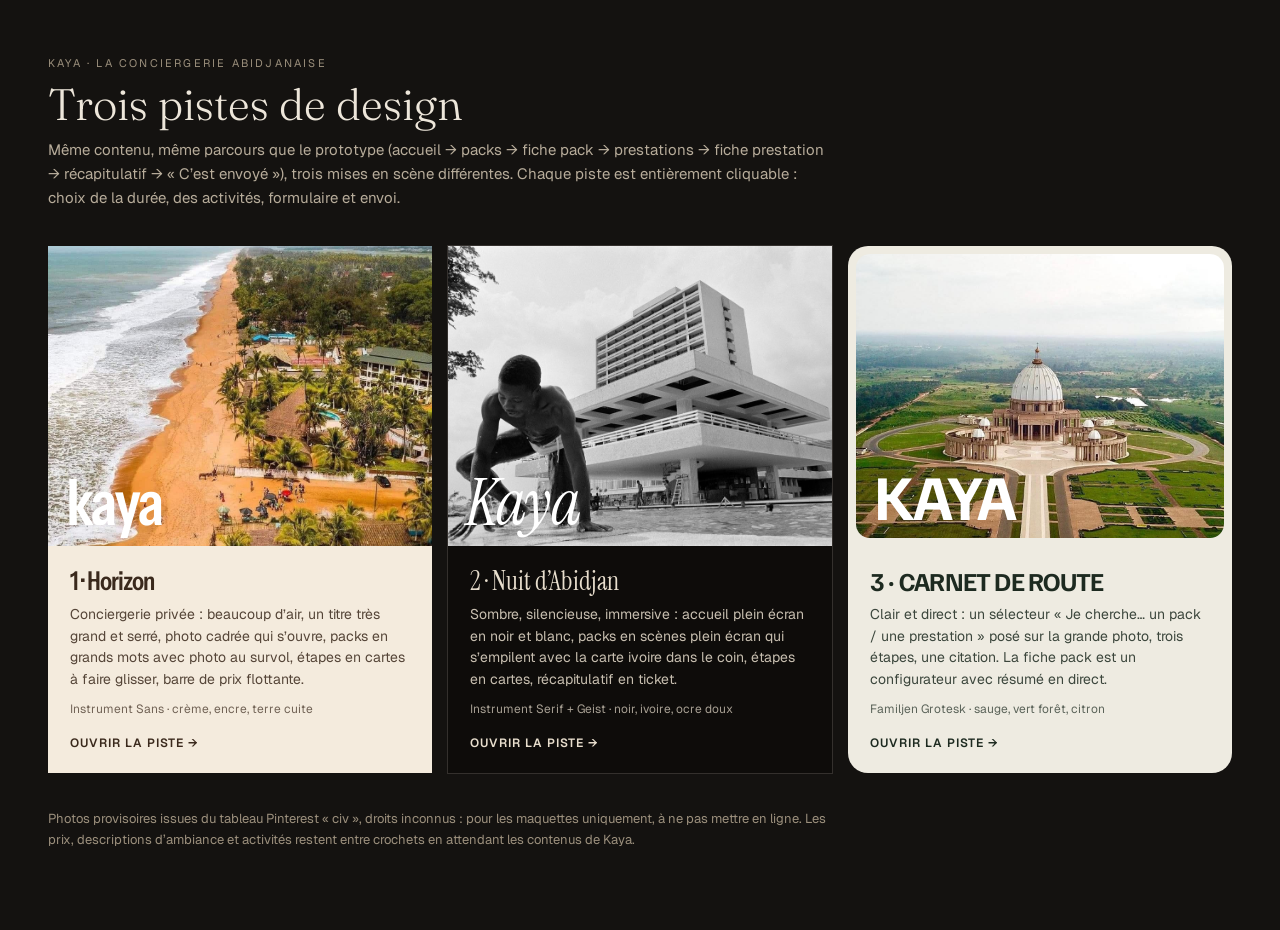
==== pistes/index.html @ 53a05670 "Pistes de design : trois maquettes cliquables (Horizon, Nuit d'Abidjan, Carnet de route) Même parcou" ====
<!doctype html>
<html lang="fr">
<head>
<meta charset="utf-8">
<meta name="viewport" content="width=device-width, initial-scale=1">
<meta name="robots" content="noindex, nofollow">
<title>Kaya — pistes de design</title>
<link rel="preconnect" href="https://fonts.googleapis.com">
<link rel="preconnect" href="https://fonts.gstatic.com" crossorigin>
<link href="https://fonts.googleapis.com/css2?family=Instrument+Sans:ital,wdth,wght@0,75..100,400..700;1,75..100,400..700&family=Bodoni+Moda:ital,opsz,wght@0,6..96,400..700;1,6..96,400..700&family=Instrument+Serif:ital@0;1&family=Fraunces:ital,opsz,wght@0,9..144,200..600;1,9..144,200..600&family=Geist:wght@300..600&family=Familjen+Grotesk:ital,wght@0,400..700;1,400..700&display=swap" rel="stylesheet">
<style>
*{box-sizing:border-box;margin:0;padding:0}
body{background:#141210;color:#EDE6DA;font-family:'Geist',system-ui,sans-serif;padding:32px 16px 64px}
@media(min-width:960px){body{padding:56px 48px 80px}}
a{color:inherit;text-decoration:none}
img{display:block;width:100%;height:100%;object-fit:cover}
header{display:grid;gap:12px;margin-bottom:36px;max-width:780px}
header small{font-size:11px;letter-spacing:.2em;text-transform:uppercase;color:#9C907D}
header h1{font-family:'Fraunces';font-weight:300;font-size:44px;line-height:1}
header p{color:#B7AC9A;line-height:1.6;font-size:15px}
.g{display:grid;gap:16px}
@media(min-width:1000px){.g{grid-template-columns:repeat(3,1fr)}}
.c{display:grid;grid-template-rows:300px auto;overflow:hidden;transition:transform .4s}
.c:hover{transform:translateY(-4px)}
.c .im{position:relative;overflow:hidden}
.c .im img{transition:transform 1s}
.c:hover .im img{transform:scale(1.05)}
.c .im b{position:absolute;inset:auto 18px 14px 18px;font-size:64px;line-height:.9;color:#fff}
.c .t{padding:22px;display:grid;gap:10px;align-content:start}
.c h2{font-size:26px;line-height:1}
.c p{font-size:14px;line-height:1.55;opacity:.85}
.c .f{font-size:12px;opacity:.7}
.c .go{margin-top:8px;font-size:12px;font-weight:600;letter-spacing:.08em;text-transform:uppercase}
.c1{background:#F4EBDD;color:#3A291C}.c1 h2,.c1 .im b{font-family:'Instrument Sans';font-weight:600;font-stretch:78%;letter-spacing:-.04em}
.c2{background:#0E0C0A;color:#E8DECD;outline:1px solid rgba(232,222,205,.15)}.c2 h2,.c2 .im b{font-family:'Instrument Serif';font-weight:400}.c2 .im b{font-style:italic}
.c3{background:#EEEBE1;color:#1D2A20;border-radius:20px}.c3 h2,.c3 .im b{font-family:'Familjen Grotesk';font-weight:700;text-transform:uppercase;letter-spacing:-.03em}.c3 .im{margin:8px;border-radius:14px}
.note{margin-top:36px;font-size:13px;color:#9C907D;max-width:780px;line-height:1.6}
</style>
</head>
<body>
<header>
  <small>Kaya · La conciergerie abidjanaise</small>
  <h1>Trois pistes de design</h1>
  <p>Même contenu, même parcours que le prototype (accueil → packs → fiche pack → prestations → fiche prestation → récapitulatif → « C’est envoyé »), trois mises en scène différentes. Chaque piste est entièrement cliquable : choix de la durée, des activités, formulaire et envoi.</p>
</header>
<div class="g">
  <a class="c c1" href="/pistes/1-horizon.html"><div class="im"><img src="/provisoire/civ-12.jpg" alt=""><b>kaya</b></div><div class="t"><h2>1 · Horizon</h2><p>Conciergerie privée : beaucoup d’air, un titre très grand et serré, photo cadrée qui s’ouvre, packs en grands mots avec photo au survol, étapes en cartes à faire glisser, barre de prix flottante.</p><span class="f">Instrument Sans · crème, encre, terre cuite</span><span class="go">Ouvrir la piste →</span></div></a>
  <a class="c c2" href="/pistes/2-nuit.html"><div class="im"><img src="/provisoire/civ-04.jpg" alt="" style="filter:grayscale(1)"><b>Kaya</b></div><div class="t"><h2>2 · Nuit d’Abidjan</h2><p>Sombre, silencieuse, immersive : accueil plein écran en noir et blanc, packs en scènes plein écran qui s’empilent avec la carte ivoire dans le coin, étapes en cartes, récapitulatif en ticket.</p><span class="f">Instrument Serif + Geist · noir, ivoire, ocre doux</span><span class="go">Ouvrir la piste →</span></div></a>
  <a class="c c3" href="/pistes/3-carnet.html"><div class="im"><img src="/provisoire/civ-05.jpg" alt=""><b>Kaya</b></div><div class="t"><h2>3 · Carnet de route</h2><p>Clair et direct : un sélecteur « Je cherche… un pack / une prestation » posé sur la grande photo, trois étapes, une citation. La fiche pack est un configurateur avec résumé en direct.</p><span class="f">Familjen Grotesk · sauge, vert forêt, citron</span><span class="go">Ouvrir la piste →</span></div></a>
</div>
<p class="note">Photos provisoires issues du tableau Pinterest « civ », droits inconnus : pour les maquettes uniquement, à ne pas mettre en ligne. Les prix, descriptions d’ambiance et activités restent entre crochets en attendant les contenus de Kaya.</p>
</body>
</html>
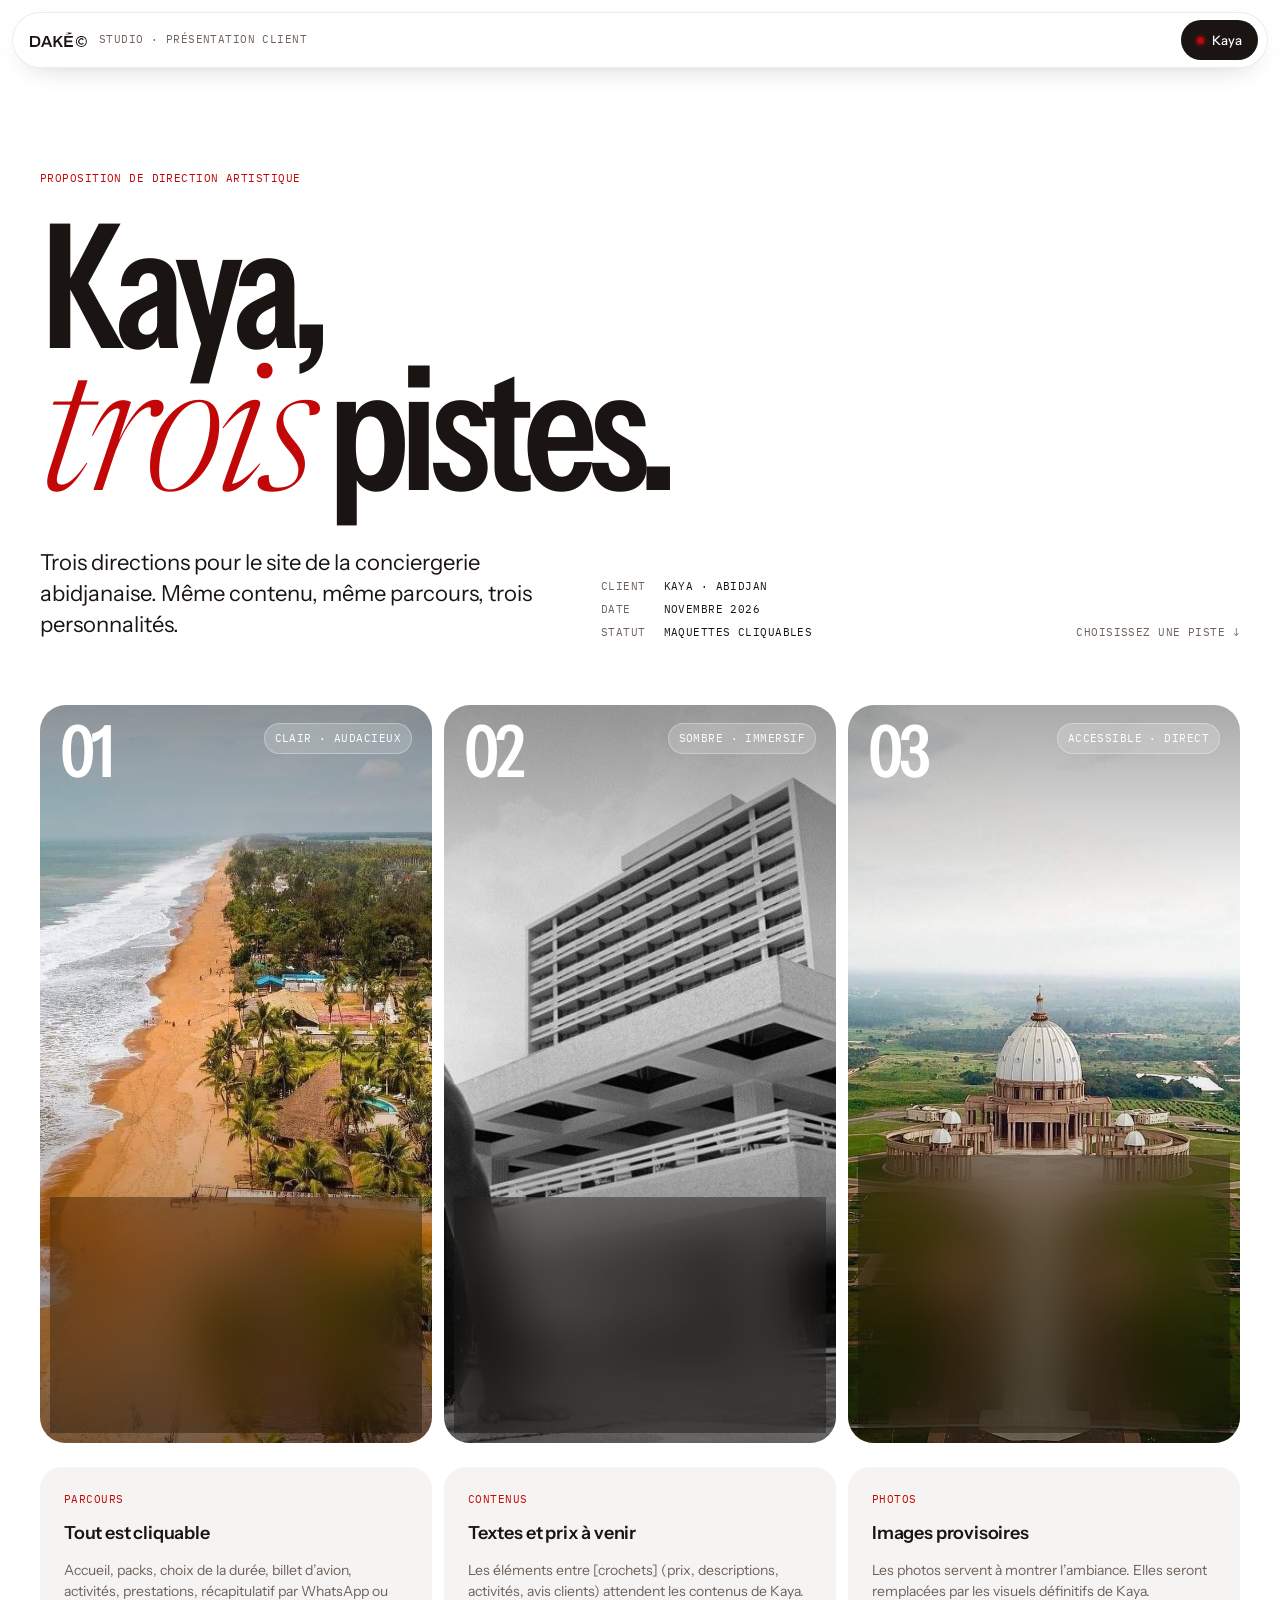
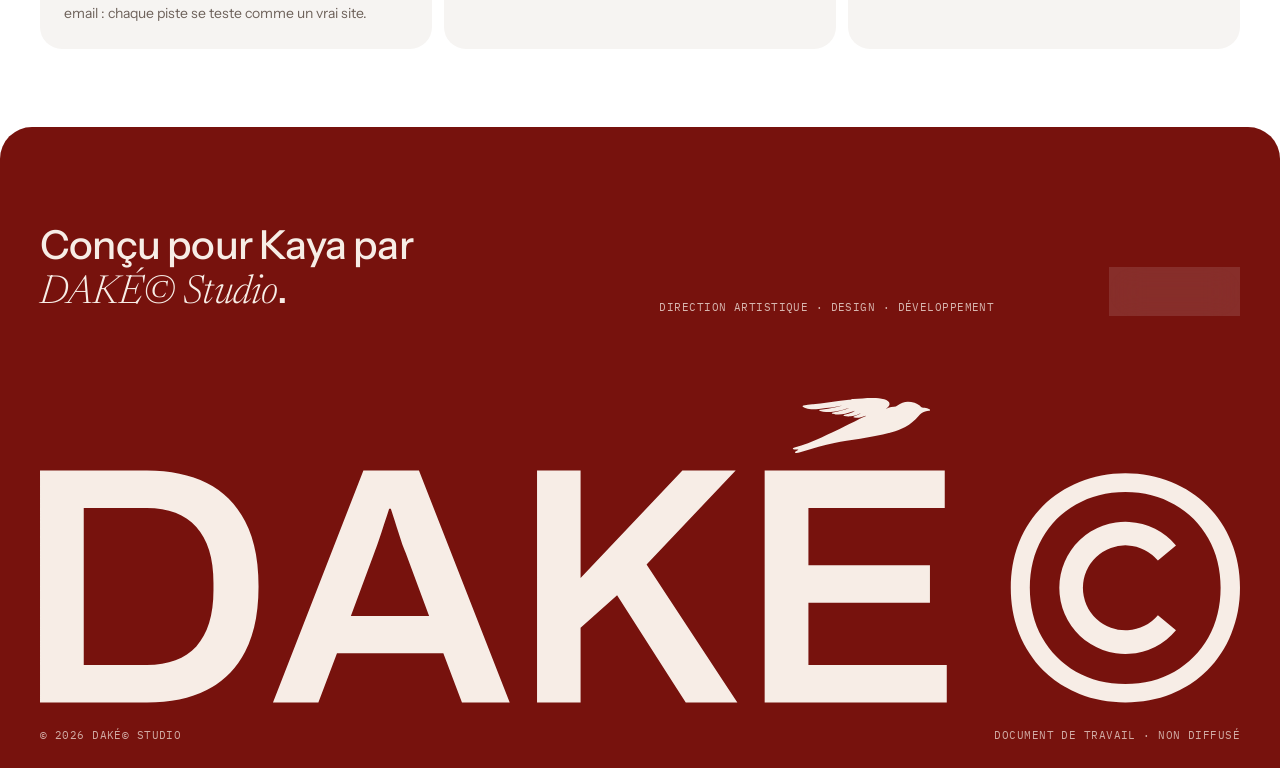
==== commit 7b37abd1: "Sommaire des pistes à la DA DAKÉ© (logo, verre, bordeaux) ; plus de tiret long dans les textes Co-Au" ====
--- a/pistes/index.html
+++ b/pistes/index.html
@@ -4,50 +4,162 @@
 <meta charset="utf-8">
 <meta name="viewport" content="width=device-width, initial-scale=1">
 <meta name="robots" content="noindex, nofollow">
-<title>Kaya — pistes de design</title>
+<title>Kaya · Pistes de design · DAKÉ© Studio</title>
 <link rel="preconnect" href="https://fonts.googleapis.com">
 <link rel="preconnect" href="https://fonts.gstatic.com" crossorigin>
-<link href="https://fonts.googleapis.com/css2?family=Instrument+Sans:ital,wdth,wght@0,75..100,400..700;1,75..100,400..700&family=Bodoni+Moda:ital,opsz,wght@0,6..96,400..700;1,6..96,400..700&family=Instrument+Serif:ital@0;1&family=Fraunces:ital,opsz,wght@0,9..144,200..600;1,9..144,200..600&family=Geist:wght@300..600&family=Familjen+Grotesk:ital,wght@0,400..700;1,400..700&display=swap" rel="stylesheet">
+<link href="https://fonts.googleapis.com/css2?family=Instrument+Sans:ital,wdth,wght@0,75..100,400..700;1,75..100,400..700&family=Newsreader:ital,opsz,wght@0,6..72,300;0,6..72,400;1,6..72,300;1,6..72,400&family=IBM+Plex+Mono:wght@400;500&family=Instrument+Serif:ital@0;1&family=Familjen+Grotesk:ital,wght@0,500..700;1,500..700&display=swap" rel="stylesheet">
 <style>
+:root{--ink:#1A1412;--muted:#6E625B;--accent:#C10707;--bordeaux:#77120D;--line:rgba(26,20,18,.12);--bg:#FFFFFF;--pad:20px;--ease:cubic-bezier(.22,.8,.2,1);--mono:"IBM Plex Mono",ui-monospace,Menlo,monospace}
+@media(min-width:960px){:root{--pad:40px}}
 *{box-sizing:border-box;margin:0;padding:0}
-body{background:#141210;color:#EDE6DA;font-family:'Geist',system-ui,sans-serif;padding:32px 16px 64px}
-@media(min-width:960px){body{padding:56px 48px 80px}}
+html{background:var(--bordeaux)}
+body{background:var(--bg);color:var(--ink);font-family:"Instrument Sans","Helvetica Neue",Arial,sans-serif;font-size:15px;line-height:1.55;-webkit-font-smoothing:antialiased}
 a{color:inherit;text-decoration:none}
 img{display:block;width:100%;height:100%;object-fit:cover}
-header{display:grid;gap:12px;margin-bottom:36px;max-width:780px}
-header small{font-size:11px;letter-spacing:.2em;text-transform:uppercase;color:#9C907D}
-header h1{font-family:'Fraunces';font-weight:300;font-size:44px;line-height:1}
-header p{color:#B7AC9A;line-height:1.6;font-size:15px}
-.g{display:grid;gap:16px}
-@media(min-width:1000px){.g{grid-template-columns:repeat(3,1fr)}}
-.c{display:grid;grid-template-rows:300px auto;overflow:hidden;transition:transform .4s}
-.c:hover{transform:translateY(-4px)}
-.c .im{position:relative;overflow:hidden}
-.c .im img{transition:transform 1s}
-.c:hover .im img{transform:scale(1.05)}
-.c .im b{position:absolute;inset:auto 18px 14px 18px;font-size:64px;line-height:.9;color:#fff}
-.c .t{padding:22px;display:grid;gap:10px;align-content:start}
-.c h2{font-size:26px;line-height:1}
-.c p{font-size:14px;line-height:1.55;opacity:.85}
-.c .f{font-size:12px;opacity:.7}
-.c .go{margin-top:8px;font-size:12px;font-weight:600;letter-spacing:.08em;text-transform:uppercase}
-.c1{background:#F4EBDD;color:#3A291C}.c1 h2,.c1 .im b{font-family:'Instrument Sans';font-weight:600;font-stretch:78%;letter-spacing:-.04em}
-.c2{background:#0E0C0A;color:#E8DECD;outline:1px solid rgba(232,222,205,.15)}.c2 h2,.c2 .im b{font-family:'Instrument Serif';font-weight:400}.c2 .im b{font-style:italic}
-.c3{background:#EEEBE1;color:#1D2A20;border-radius:20px}.c3 h2,.c3 .im b{font-family:'Familjen Grotesk';font-weight:700;text-transform:uppercase;letter-spacing:-.03em}.c3 .im{margin:8px;border-radius:14px}
-.note{margin-top:36px;font-size:13px;color:#9C907D;max-width:780px;line-height:1.6}
+.w{padding-left:var(--pad);padding-right:var(--pad)}
+.mono{font-family:var(--mono);font-size:11px;letter-spacing:.04em;text-transform:uppercase}
+
+/* En-tête verre */
+.top{position:fixed;z-index:20;top:12px;left:12px;right:12px;display:flex;justify-content:space-between;align-items:center;gap:12px;height:56px;padding:0 10px 0 18px;border-radius:999px;background:rgba(255,255,255,.62);-webkit-backdrop-filter:blur(22px) saturate(1.5);backdrop-filter:blur(22px) saturate(1.5);box-shadow:inset 0 0 0 1px rgba(26,20,18,.08),0 10px 30px -18px rgba(26,20,18,.35)}
+.top .logo{display:flex;align-items:center;gap:12px}
+.top .logo svg{height:15px;width:auto}
+.top .logo span{color:var(--muted)}
+.top .pill{display:inline-flex;align-items:center;gap:8px;min-height:40px;padding:0 16px;border-radius:999px;background:var(--ink);color:#fff;font-size:13px;font-weight:500}
+.top .pill i{width:7px;height:7px;border-radius:50%;background:var(--accent);box-shadow:0 0 0 3px rgba(193,7,7,.25)}
+@media(max-width:600px){.top .logo span{display:none}}
+
+/* Ouverture */
+.open{padding-top:150px;padding-bottom:64px;display:grid;gap:28px}
+.open h1{font-weight:600;font-stretch:76%;font-size:21vw;line-height:.82;letter-spacing:-.055em}
+.open h1 em{font-family:Newsreader,Georgia,serif;font-style:italic;font-weight:300;font-stretch:100%;letter-spacing:-.03em;color:var(--accent)}
+.open .row{display:grid;gap:20px}
+.open p{font-size:18px;line-height:1.4;max-width:34ch}
+.open dl{display:grid;grid-template-columns:auto 1fr;gap:6px 18px;font-family:var(--mono);font-size:11px;text-transform:uppercase;letter-spacing:.04em}
+.open dt{color:var(--muted)}
+@media(min-width:960px){.open{padding-top:170px}.open h1{font-size:13.5vw}.open .row{grid-template-columns:1.2fr 1fr auto;align-items:end;gap:48px}.open p{font-size:22px}}
+
+/* Cartes pistes */
+.grid{display:grid;gap:12px;padding-bottom:12px}
+@media(min-width:1000px){.grid{grid-template-columns:repeat(3,1fr)}}
+.card{position:relative;display:block;height:78svh;min-height:560px;border-radius:26px;overflow:hidden;isolation:isolate;transition:transform .8s var(--ease)}
+.card>img{position:absolute;inset:0;z-index:-2;transform:scale(1.04);transition:transform 1.6s var(--ease),filter .8s}
+.card::before{content:"";position:absolute;inset:0;z-index:-1;background:linear-gradient(to top,rgba(10,8,7,.55),rgba(10,8,7,0) 55%),linear-gradient(to bottom,rgba(10,8,7,.35),rgba(10,8,7,0) 30%)}
+.card:hover{transform:translateY(-6px)}
+.card:hover>img{transform:scale(1.1)}
+.card .num{position:absolute;top:18px;left:20px;right:20px;display:flex;justify-content:space-between;align-items:flex-start;color:#fff}
+.card .num b{font-weight:600;font-stretch:76%;font-size:72px;line-height:.8;letter-spacing:-.05em}
+.card .num .mono{padding:7px 11px;border-radius:999px;background:rgba(255,255,255,.18);-webkit-backdrop-filter:blur(14px);backdrop-filter:blur(14px);box-shadow:inset 0 0 0 1px rgba(255,255,255,.3)}
+.glass{position:absolute;left:10px;right:10px;bottom:10px;border-radius:20px;padding:20px;display:grid;gap:16px;color:#fff;background:rgba(20,16,14,.38);-webkit-backdrop-filter:blur(26px) saturate(1.5);backdrop-filter:blur(26px) saturate(1.5);box-shadow:inset 0 0 0 1px rgba(255,255,255,.22)}
+.glass .spec{font-size:44px;line-height:.95;letter-spacing:-.02em}
+.glass p{font-size:14px;line-height:1.5;color:rgba(255,255,255,.9)}
+.glass .ft{display:flex;justify-content:space-between;align-items:center;gap:12px;padding-top:14px;border-top:1px solid rgba(255,255,255,.2)}
+.sw{display:flex}
+.sw i{width:22px;height:22px;border-radius:50%;box-shadow:0 0 0 2px rgba(255,255,255,.55);margin-right:-6px}
+.go{display:inline-flex;align-items:center;gap:12px;font-size:14px;font-weight:500}
+.go span{display:grid;place-items:center;width:44px;height:44px;border-radius:50%;background:#fff;color:var(--ink);transition:transform .7s var(--ease),background .4s,color .4s}
+.go svg{width:18px;height:18px}
+.card:hover .go span{transform:rotate(45deg);background:var(--accent);color:#fff}
+.c1 .spec{font-family:"Instrument Sans";font-weight:600;font-stretch:78%;letter-spacing:-.045em}
+.c2 .spec{font-family:"Instrument Serif",serif;font-weight:400}
+.c2 .spec i{color:#F1C9A6}
+.c3 .spec{font-family:"Familjen Grotesk";font-weight:700;text-transform:uppercase;letter-spacing:-.03em}
+.c3 .spec i{font-weight:600}
+@media(min-width:1000px){.card{height:82svh}}
+
+/* Notes */
+.notes{display:grid;gap:12px;padding-top:12px;padding-bottom:110px}
+@media(min-width:960px){.notes{grid-template-columns:repeat(3,1fr)}}
+.note{border-radius:22px;padding:24px;background:#F6F4F2;display:grid;gap:12px;align-content:start}
+.note .mono{color:var(--accent)}
+.note b{font-weight:600;font-size:18px;letter-spacing:-.01em}
+.note p{font-size:14px;color:var(--muted)}
+
+/* Pied de page DAKÉ© */
+footer{background:var(--bordeaux);color:#F7EDE6;padding-top:72px;padding-bottom:24px;border-radius:32px 32px 0 0;margin-top:-32px;position:relative}
+footer .g{display:grid;gap:28px}
+footer .g h3{font-weight:500;font-size:28px;line-height:1.1;letter-spacing:-.02em;max-width:18ch}
+footer .g h3 em{font-family:Newsreader,serif;font-style:italic;font-weight:300}
+footer .g .mono{opacity:.75}
+footer .g a{display:inline-flex;align-items:center;gap:10px;min-height:48px;padding:0 20px;border-radius:999px;background:rgba(255,255,255,.12);-webkit-backdrop-filter:blur(16px);backdrop-filter:blur(16px);box-shadow:inset 0 0 0 1px rgba(255,255,255,.25);font-size:14px;font-weight:500;justify-self:start;transition:background .4s,color .4s}
+footer .g a:hover{background:#F7EDE6;color:var(--bordeaux)}
+footer .logo-xl{margin-top:72px;color:#F7EDE6}
+footer .logo-xl svg{width:100%;height:auto;display:block}
+footer .legal{display:flex;justify-content:space-between;gap:12px;flex-wrap:wrap;margin-top:22px;opacity:.7}
+@media(min-width:960px){footer{padding-top:96px}footer .g{grid-template-columns:1.4fr 1fr auto;align-items:end}footer .g h3{font-size:40px}}
+
+.reveal{opacity:0;transform:translateY(24px);transition:opacity 1.1s var(--ease),transform 1.1s var(--ease)}
+.reveal.in{opacity:1;transform:none}
+@media(prefers-reduced-motion:reduce){*{transition:none!important}.reveal{opacity:1;transform:none}}
 </style>
 </head>
 <body>
-<header>
-  <small>Kaya · La conciergerie abidjanaise</small>
-  <h1>Trois pistes de design</h1>
-  <p>Même contenu, même parcours que le prototype (accueil → packs → fiche pack → prestations → fiche prestation → récapitulatif → « C’est envoyé »), trois mises en scène différentes. Chaque piste est entièrement cliquable : choix de la durée, des activités, formulaire et envoi.</p>
+
+<header class="top">
+  <a class="logo" href="https://dake.studio" aria-label="DAKÉ© Studio"><svg aria-hidden="true" viewBox="0 0 178 47" fill="currentColor" xmlns="http://www.w3.org/2000/svg" aria-hidden="true"><path d="M107.492 46.6642V12.2227H134.206V17.7956H113.983V26.2804H132.009V31.8533H113.983V41.0913H134.505V46.6642H107.492Z"/><path d="M112.047 9.1247C112.191 9.1236 112.335 9.12369 112.49 9.12335C112.462 9.18211 112.418 9.19562 112.382 9.21876C112.277 9.28675 112.161 9.34249 112.075 9.43272C112.03 9.47938 111.979 9.52882 112.017 9.59193C112.051 9.64859 112.122 9.64415 112.183 9.63255C112.374 9.59631 112.567 9.56465 112.755 9.51629C113.679 9.27889 114.585 8.98449 115.502 8.72308C116.27 8.50393 117.042 8.2961 117.827 8.14233C118.426 8.02511 119.03 7.92939 119.633 7.83544C120.984 7.62486 122.338 7.43277 123.681 7.16913C124.571 6.99445 125.454 6.79953 126.331 6.56986C127.037 6.3849 127.71 6.12931 128.345 5.79463C129.138 5.37679 129.748 4.77018 130.325 4.13895C130.593 3.84651 130.87 3.58115 131.294 3.48916C131.489 3.44712 131.681 3.3953 131.879 3.37034C131.94 3.36263 132.01 3.35752 132.03 3.2907C132.052 3.21862 131.994 3.18099 131.937 3.1508C131.716 3.03565 131.483 2.94992 131.223 2.92738C130.969 2.90548 130.709 2.8936 130.563 2.66099C130.547 2.63507 130.513 2.61795 130.485 2.59894C130.249 2.437 130.003 2.29164 129.721 2.19572C128.802 1.88305 127.951 1.97905 127.186 2.59828C127.037 2.71822 126.87 2.76973 126.677 2.78517C126.395 2.80801 126.117 2.85473 125.848 2.94619C125.689 2.99998 125.555 3.09664 125.397 3.15361C125.574 3.03544 125.725 2.8969 125.858 2.74034C126.089 2.46808 126.069 2.18856 125.805 1.95867C125.644 1.81819 125.445 1.73896 125.236 1.67737C124.698 1.51889 124.138 1.47475 123.571 1.46799C122.59 1.45608 121.612 1.55682 120.635 1.64725C119.653 1.73819 120.979 1.62581 120 1.74698C118.95 1.87695 117.901 2.01831 116.851 2.14237C116.13 2.2274 115.41 2.32361 114.69 2.41459C114.646 2.4201 114.602 2.42251 114.558 2.4268C114.122 2.47031 113.688 2.53466 113.255 2.59803C113.191 2.60722 113.128 2.6249 113.114 2.69201C113.1 2.75789 113.165 2.77648 113.211 2.80425C113.476 2.96547 113.776 3.0515 114.089 3.10249C114.56 3.17948 115.037 3.14757 115.514 3.11085C115.877 3.0829 116.235 3.02842 116.596 2.9853C117.154 2.91851 117.708 2.82692 118.261 2.72591C118.511 2.68026 118.762 2.63434 119.013 2.58845C118.683 2.69045 118.351 2.77995 118.013 2.85266C117.273 3.01215 116.528 3.14156 115.774 3.21706C115.709 3.22371 115.629 3.22414 115.611 3.29668C115.591 3.37625 115.674 3.39322 115.732 3.41144C116.016 3.49894 116.308 3.55277 116.611 3.55648C117.466 3.56668 118.299 3.40348 119.127 3.20874C119.422 3.13938 119.711 3.04679 120.003 2.96465C119.985 2.99112 119.959 3.00439 119.933 3.01611C119.428 3.24059 118.891 3.36841 118.352 3.49371C118.111 3.54967 117.866 3.58749 117.62 3.61924C117.552 3.62784 117.477 3.64209 117.467 3.71426C117.456 3.79162 117.537 3.80593 117.596 3.8255C117.732 3.87017 117.873 3.89795 118.019 3.91257C118.852 3.99634 119.643 3.80639 120.421 3.54089C120.577 3.48771 120.732 3.43272 120.887 3.37839C120.788 3.47565 120.668 3.5347 120.544 3.58699C120.15 3.75313 119.738 3.86821 119.316 3.95448C119.253 3.96748 119.187 3.98141 119.181 4.05105C119.175 4.12239 119.239 4.14298 119.301 4.1545C119.607 4.21191 119.915 4.23724 120.233 4.2031C120.698 4.15306 121.127 4.00133 121.546 3.81504C121.602 3.7902 121.657 3.75489 121.746 3.75528C121.666 3.82623 121.593 3.86998 121.516 3.91075C121.295 4.02822 121.061 4.11547 120.817 4.18374C120.756 4.20085 120.671 4.21482 120.671 4.28818C120.671 4.36177 120.755 4.37015 120.817 4.38349C121.034 4.42982 121.254 4.42705 121.475 4.40467C121.774 4.3744 122.053 4.28268 122.324 4.16182C122.389 4.1325 122.455 4.08739 122.547 4.10772C122.513 4.15928 122.469 4.1805 122.429 4.20523C122.272 4.30284 122.097 4.35996 121.913 4.39922C121.856 4.41168 121.535 4.5925 121.535 4.5925L121.059 4.8711C120.971 4.93679 121.056 4.8848 120.763 5.00546L119.896 5.41739C119.462 5.63405 119.034 5.86186 118.596 6.07179C117.684 6.50865 116.773 6.94709 115.849 7.36137C114.574 7.93237 113.276 8.44553 111.926 8.84284C111.867 8.8604 111.808 8.87958 111.751 8.90216C111.703 8.92127 111.67 8.95586 111.672 9.00529C111.674 9.05472 111.72 9.06945 111.762 9.07841C111.856 9.09842 111.948 9.12541 112.047 9.1247Z"/><path d="M0 46.6647V12.2231L15.8517 12.2231C19.3108 12.2231 22.271 12.8424 24.7323 14.0808C27.1936 15.3192 29.0895 17.2103 30.4199 19.7541C31.7503 22.2644 32.4155 25.4943 32.4155 29.4439C32.4155 33.36 31.7503 36.5899 30.4199 39.1337C29.0895 41.6775 27.1936 43.5686 24.7323 44.807C22.271 46.0454 19.3108 46.6647 15.8517 46.6647H0ZM6.48585 41.0918H15.8517C17.4482 41.0918 18.8618 40.8575 20.0924 40.3889C21.3231 39.9203 22.3542 39.2341 23.1857 38.3304C24.0172 37.3932 24.6491 36.2385 25.0815 34.8662C25.5139 33.4604 25.7301 31.8371 25.7301 29.9962V28.9418C25.7301 27.0675 25.5139 25.4441 25.0815 24.0718C24.6491 22.6661 24.0172 21.5113 23.1857 20.6076C22.3542 19.6704 21.3231 18.9675 20.0924 18.4989C18.8618 18.0303 17.4482 17.796 15.8517 17.796H6.48585V41.0918Z"/><path d="M34.5566 46.6647L47.9704 12.2231H56.2095L69.6735 46.6647H62.5898L59.8267 39.3345H44.0517L41.2886 46.6647H34.5566ZM46.1115 33.8118H57.7167L54.2502 24.4735C54.1162 24.1388 53.9488 23.7204 53.7478 23.2183C53.5803 22.6828 53.3961 22.1138 53.1952 21.5113C52.9942 20.8754 52.7933 20.2394 52.5923 19.6035C52.3914 18.9675 52.2072 18.3985 52.0397 17.8965H51.7885C51.5875 18.5659 51.3364 19.3357 51.0349 20.2059C50.767 21.0762 50.499 21.8962 50.2311 22.6661C49.9632 23.4359 49.7455 24.0384 49.578 24.4735L46.1115 33.8118Z"/><path d="M73.7266 46.6647V12.2231H80.1862V28.1887L95.2917 12.2231H103.192L89.975 26.1805L103.441 46.6647H95.7886L85.6023 30.7493L80.1862 35.5691V46.6647H73.7266Z"/><path d="M161 46.645C158.542 46.645 156.275 46.23 154.2 45.3999C152.125 44.538 150.321 43.3568 148.789 41.8563C147.288 40.3239 146.107 38.5201 145.245 36.445C144.415 34.3699 144 32.1032 144 29.645C144 27.1868 144.415 24.9201 145.245 22.845C146.107 20.7699 147.288 18.9821 148.789 17.4816C150.321 15.9492 152.125 14.768 154.2 13.938C156.275 13.076 158.542 12.645 161 12.645C163.458 12.645 165.725 13.076 167.8 13.938C169.875 14.768 171.663 15.9492 173.163 17.4816C174.696 18.9821 175.877 20.7699 176.707 22.845C177.569 24.9201 178 27.1868 178 29.645C178 32.1032 177.569 34.3699 176.707 36.445C175.877 38.5201 174.696 40.3239 173.163 41.8563C171.663 43.3568 169.875 44.538 167.8 45.3999C165.725 46.23 163.458 46.645 161 46.645ZM161 43.9154C163.746 43.9154 166.172 43.3089 168.279 42.0957C170.418 40.8507 172.094 39.1586 173.307 37.0197C174.52 34.8488 175.127 32.3906 175.127 29.645C175.127 26.8995 174.52 24.4572 173.307 22.3183C172.094 20.1793 170.418 18.5032 168.279 17.2901C166.172 16.045 163.746 15.4225 161 15.4225C158.254 15.4225 155.812 16.045 153.673 17.2901C151.534 18.5032 149.858 20.1793 148.645 22.3183C147.432 24.4572 146.825 26.8995 146.825 29.645C146.825 32.3906 147.432 34.8488 148.645 37.0197C149.858 39.1586 151.534 40.8507 153.673 42.0957C155.812 43.3089 158.254 43.9154 161 43.9154ZM168.507 23.346A9.8 9.8 0 1 0 168.507 35.944L165.826 33.695A6.3 6.3 0 1 1 165.826 25.595Z"/></svg><span class="mono">Studio · Présentation client</span></a>
+  <span class="pill"><i></i>Kaya</span>
 </header>
-<div class="g">
-  <a class="c c1" href="/pistes/1-horizon.html"><div class="im"><img src="/provisoire/civ-12.jpg" alt=""><b>kaya</b></div><div class="t"><h2>1 · Horizon</h2><p>Conciergerie privée : beaucoup d’air, un titre très grand et serré, photo cadrée qui s’ouvre, packs en grands mots avec photo au survol, étapes en cartes à faire glisser, barre de prix flottante.</p><span class="f">Instrument Sans · crème, encre, terre cuite</span><span class="go">Ouvrir la piste →</span></div></a>
-  <a class="c c2" href="/pistes/2-nuit.html"><div class="im"><img src="/provisoire/civ-04.jpg" alt="" style="filter:grayscale(1)"><b>Kaya</b></div><div class="t"><h2>2 · Nuit d’Abidjan</h2><p>Sombre, silencieuse, immersive : accueil plein écran en noir et blanc, packs en scènes plein écran qui s’empilent avec la carte ivoire dans le coin, étapes en cartes, récapitulatif en ticket.</p><span class="f">Instrument Serif + Geist · noir, ivoire, ocre doux</span><span class="go">Ouvrir la piste →</span></div></a>
-  <a class="c c3" href="/pistes/3-carnet.html"><div class="im"><img src="/provisoire/civ-05.jpg" alt=""><b>Kaya</b></div><div class="t"><h2>3 · Carnet de route</h2><p>Clair et direct : un sélecteur « Je cherche… un pack / une prestation » posé sur la grande photo, trois étapes, une citation. La fiche pack est un configurateur avec résumé en direct.</p><span class="f">Familjen Grotesk · sauge, vert forêt, citron</span><span class="go">Ouvrir la piste →</span></div></a>
-</div>
-<p class="note">Photos provisoires issues du tableau Pinterest « civ », droits inconnus : pour les maquettes uniquement, à ne pas mettre en ligne. Les prix, descriptions d’ambiance et activités restent entre crochets en attendant les contenus de Kaya.</p>
+
+<main>
+  <section class="open w">
+    <span class="mono" style="color:var(--accent)">Proposition de direction artistique</span>
+    <h1>Kaya,<br><em>trois</em> pistes.</h1>
+    <div class="row">
+      <p>Trois directions pour le site de la conciergerie abidjanaise. Même contenu, même parcours, trois personnalités.</p>
+      <dl><dt>Client</dt><dd>Kaya · Abidjan</dd><dt>Date</dt><dd>Novembre 2026</dd><dt>Statut</dt><dd>Maquettes cliquables</dd></dl>
+      <span class="mono" style="color:var(--muted)">Choisissez une piste ↓</span>
+    </div>
+  </section>
+
+  <section class="grid w">
+    <a class="card c1 reveal" href="/pistes/1-horizon.html">
+      <img src="/provisoire/civ-12.jpg" alt="">
+      <div class="num"><b>01</b><span class="mono">Clair · Audacieux</span></div>
+      <div class="glass">
+        <div class="spec">Horizon</div>
+        <p>Une conciergerie privée : beaucoup d’air, un titre très grand et serré, une photo qui s’ouvre au défilement, des cartes à faire glisser.</p>
+        <div class="ft"><div class="sw" aria-label="Couleurs"><i style="background:#F3EEE6"></i><i style="background:#171411"></i><i style="background:#A9532E"></i></div><span class="go">Ouvrir <span><svg viewBox="0 0 24 24" fill="none" stroke="currentColor" stroke-width="1.7" stroke-linecap="round" stroke-linejoin="round"><path d="M7 17L17 7M9 7h8v8"/></svg></span></span></div>
+      </div>
+    </a>
+    <a class="card c2 reveal" href="/pistes/2-nuit.html">
+      <img src="/provisoire/civ-04.jpg" alt="" style="filter:grayscale(1)">
+      <div class="num"><b>02</b><span class="mono">Sombre · Immersif</span></div>
+      <div class="glass">
+        <div class="spec">Nuit <i>d’Abidjan</i></div>
+        <p>Silencieuse et cinématographique : noir et blanc plein écran, packs en scènes qui s’empilent, carte ivoire dans le coin, récapitulatif en ticket.</p>
+        <div class="ft"><div class="sw" aria-label="Couleurs"><i style="background:#0C0B0A"></i><i style="background:#EFE8DA"></i><i style="background:#D9A47A"></i></div><span class="go">Ouvrir <span><svg viewBox="0 0 24 24" fill="none" stroke="currentColor" stroke-width="1.7" stroke-linecap="round" stroke-linejoin="round"><path d="M7 17L17 7M9 7h8v8"/></svg></span></span></div>
+      </div>
+    </a>
+    <a class="card c3 reveal" href="/pistes/3-carnet.html">
+      <img src="/provisoire/civ-05.jpg" alt="">
+      <div class="num"><b>03</b><span class="mono">Accessible · Direct</span></div>
+      <div class="glass">
+        <div class="spec">Carnet <i>de route</i></div>
+        <p>Claire et rassurante : un sélecteur « Je cherche… » posé sur la photo, des formes arrondies, une fiche pack qui se compose avec un résumé en direct.</p>
+        <div class="ft"><div class="sw" aria-label="Couleurs"><i style="background:#EEEBE1"></i><i style="background:#23402B"></i><i style="background:#C9D88A"></i></div><span class="go">Ouvrir <span><svg viewBox="0 0 24 24" fill="none" stroke="currentColor" stroke-width="1.7" stroke-linecap="round" stroke-linejoin="round"><path d="M7 17L17 7M9 7h8v8"/></svg></span></span></div>
+      </div>
+    </a>
+  </section>
+
+  <section class="notes w">
+    <div class="note reveal"><span class="mono">Parcours</span><b>Tout est cliquable</b><p>Accueil, packs, choix de la durée, billet d’avion, activités, prestations, récapitulatif par WhatsApp ou email : chaque piste se teste comme un vrai site.</p></div>
+    <div class="note reveal"><span class="mono">Contenus</span><b>Textes et prix à venir</b><p>Les éléments entre [crochets] (prix, descriptions, activités, avis clients) attendent les contenus de Kaya.</p></div>
+    <div class="note reveal"><span class="mono">Photos</span><b>Images provisoires</b><p>Les photos servent à montrer l’ambiance. Elles seront remplacées par les visuels définitifs de Kaya.</p></div>
+  </section>
+</main>
+
+<footer class="w">
+  <div class="g">
+    <h3>Conçu pour Kaya par <em>DAKÉ© Studio</em>.</h3>
+    <span class="mono">Direction artistique · Design · Développement</span>
+    <a href="https://dake.studio">dake.studio ↗</a>
+  </div>
+  <div class="logo-xl" aria-label="DAKÉ©"><svg aria-hidden="true" viewBox="0 0 178 47" fill="currentColor" xmlns="http://www.w3.org/2000/svg" aria-hidden="true"><path d="M107.492 46.6642V12.2227H134.206V17.7956H113.983V26.2804H132.009V31.8533H113.983V41.0913H134.505V46.6642H107.492Z"/><path d="M112.047 9.1247C112.191 9.1236 112.335 9.12369 112.49 9.12335C112.462 9.18211 112.418 9.19562 112.382 9.21876C112.277 9.28675 112.161 9.34249 112.075 9.43272C112.03 9.47938 111.979 9.52882 112.017 9.59193C112.051 9.64859 112.122 9.64415 112.183 9.63255C112.374 9.59631 112.567 9.56465 112.755 9.51629C113.679 9.27889 114.585 8.98449 115.502 8.72308C116.27 8.50393 117.042 8.2961 117.827 8.14233C118.426 8.02511 119.03 7.92939 119.633 7.83544C120.984 7.62486 122.338 7.43277 123.681 7.16913C124.571 6.99445 125.454 6.79953 126.331 6.56986C127.037 6.3849 127.71 6.12931 128.345 5.79463C129.138 5.37679 129.748 4.77018 130.325 4.13895C130.593 3.84651 130.87 3.58115 131.294 3.48916C131.489 3.44712 131.681 3.3953 131.879 3.37034C131.94 3.36263 132.01 3.35752 132.03 3.2907C132.052 3.21862 131.994 3.18099 131.937 3.1508C131.716 3.03565 131.483 2.94992 131.223 2.92738C130.969 2.90548 130.709 2.8936 130.563 2.66099C130.547 2.63507 130.513 2.61795 130.485 2.59894C130.249 2.437 130.003 2.29164 129.721 2.19572C128.802 1.88305 127.951 1.97905 127.186 2.59828C127.037 2.71822 126.87 2.76973 126.677 2.78517C126.395 2.80801 126.117 2.85473 125.848 2.94619C125.689 2.99998 125.555 3.09664 125.397 3.15361C125.574 3.03544 125.725 2.8969 125.858 2.74034C126.089 2.46808 126.069 2.18856 125.805 1.95867C125.644 1.81819 125.445 1.73896 125.236 1.67737C124.698 1.51889 124.138 1.47475 123.571 1.46799C122.59 1.45608 121.612 1.55682 120.635 1.64725C119.653 1.73819 120.979 1.62581 120 1.74698C118.95 1.87695 117.901 2.01831 116.851 2.14237C116.13 2.2274 115.41 2.32361 114.69 2.41459C114.646 2.4201 114.602 2.42251 114.558 2.4268C114.122 2.47031 113.688 2.53466 113.255 2.59803C113.191 2.60722 113.128 2.6249 113.114 2.69201C113.1 2.75789 113.165 2.77648 113.211 2.80425C113.476 2.96547 113.776 3.0515 114.089 3.10249C114.56 3.17948 115.037 3.14757 115.514 3.11085C115.877 3.0829 116.235 3.02842 116.596 2.9853C117.154 2.91851 117.708 2.82692 118.261 2.72591C118.511 2.68026 118.762 2.63434 119.013 2.58845C118.683 2.69045 118.351 2.77995 118.013 2.85266C117.273 3.01215 116.528 3.14156 115.774 3.21706C115.709 3.22371 115.629 3.22414 115.611 3.29668C115.591 3.37625 115.674 3.39322 115.732 3.41144C116.016 3.49894 116.308 3.55277 116.611 3.55648C117.466 3.56668 118.299 3.40348 119.127 3.20874C119.422 3.13938 119.711 3.04679 120.003 2.96465C119.985 2.99112 119.959 3.00439 119.933 3.01611C119.428 3.24059 118.891 3.36841 118.352 3.49371C118.111 3.54967 117.866 3.58749 117.62 3.61924C117.552 3.62784 117.477 3.64209 117.467 3.71426C117.456 3.79162 117.537 3.80593 117.596 3.8255C117.732 3.87017 117.873 3.89795 118.019 3.91257C118.852 3.99634 119.643 3.80639 120.421 3.54089C120.577 3.48771 120.732 3.43272 120.887 3.37839C120.788 3.47565 120.668 3.5347 120.544 3.58699C120.15 3.75313 119.738 3.86821 119.316 3.95448C119.253 3.96748 119.187 3.98141 119.181 4.05105C119.175 4.12239 119.239 4.14298 119.301 4.1545C119.607 4.21191 119.915 4.23724 120.233 4.2031C120.698 4.15306 121.127 4.00133 121.546 3.81504C121.602 3.7902 121.657 3.75489 121.746 3.75528C121.666 3.82623 121.593 3.86998 121.516 3.91075C121.295 4.02822 121.061 4.11547 120.817 4.18374C120.756 4.20085 120.671 4.21482 120.671 4.28818C120.671 4.36177 120.755 4.37015 120.817 4.38349C121.034 4.42982 121.254 4.42705 121.475 4.40467C121.774 4.3744 122.053 4.28268 122.324 4.16182C122.389 4.1325 122.455 4.08739 122.547 4.10772C122.513 4.15928 122.469 4.1805 122.429 4.20523C122.272 4.30284 122.097 4.35996 121.913 4.39922C121.856 4.41168 121.535 4.5925 121.535 4.5925L121.059 4.8711C120.971 4.93679 121.056 4.8848 120.763 5.00546L119.896 5.41739C119.462 5.63405 119.034 5.86186 118.596 6.07179C117.684 6.50865 116.773 6.94709 115.849 7.36137C114.574 7.93237 113.276 8.44553 111.926 8.84284C111.867 8.8604 111.808 8.87958 111.751 8.90216C111.703 8.92127 111.67 8.95586 111.672 9.00529C111.674 9.05472 111.72 9.06945 111.762 9.07841C111.856 9.09842 111.948 9.12541 112.047 9.1247Z"/><path d="M0 46.6647V12.2231L15.8517 12.2231C19.3108 12.2231 22.271 12.8424 24.7323 14.0808C27.1936 15.3192 29.0895 17.2103 30.4199 19.7541C31.7503 22.2644 32.4155 25.4943 32.4155 29.4439C32.4155 33.36 31.7503 36.5899 30.4199 39.1337C29.0895 41.6775 27.1936 43.5686 24.7323 44.807C22.271 46.0454 19.3108 46.6647 15.8517 46.6647H0ZM6.48585 41.0918H15.8517C17.4482 41.0918 18.8618 40.8575 20.0924 40.3889C21.3231 39.9203 22.3542 39.2341 23.1857 38.3304C24.0172 37.3932 24.6491 36.2385 25.0815 34.8662C25.5139 33.4604 25.7301 31.8371 25.7301 29.9962V28.9418C25.7301 27.0675 25.5139 25.4441 25.0815 24.0718C24.6491 22.6661 24.0172 21.5113 23.1857 20.6076C22.3542 19.6704 21.3231 18.9675 20.0924 18.4989C18.8618 18.0303 17.4482 17.796 15.8517 17.796H6.48585V41.0918Z"/><path d="M34.5566 46.6647L47.9704 12.2231H56.2095L69.6735 46.6647H62.5898L59.8267 39.3345H44.0517L41.2886 46.6647H34.5566ZM46.1115 33.8118H57.7167L54.2502 24.4735C54.1162 24.1388 53.9488 23.7204 53.7478 23.2183C53.5803 22.6828 53.3961 22.1138 53.1952 21.5113C52.9942 20.8754 52.7933 20.2394 52.5923 19.6035C52.3914 18.9675 52.2072 18.3985 52.0397 17.8965H51.7885C51.5875 18.5659 51.3364 19.3357 51.0349 20.2059C50.767 21.0762 50.499 21.8962 50.2311 22.6661C49.9632 23.4359 49.7455 24.0384 49.578 24.4735L46.1115 33.8118Z"/><path d="M73.7266 46.6647V12.2231H80.1862V28.1887L95.2917 12.2231H103.192L89.975 26.1805L103.441 46.6647H95.7886L85.6023 30.7493L80.1862 35.5691V46.6647H73.7266Z"/><path d="M161 46.645C158.542 46.645 156.275 46.23 154.2 45.3999C152.125 44.538 150.321 43.3568 148.789 41.8563C147.288 40.3239 146.107 38.5201 145.245 36.445C144.415 34.3699 144 32.1032 144 29.645C144 27.1868 144.415 24.9201 145.245 22.845C146.107 20.7699 147.288 18.9821 148.789 17.4816C150.321 15.9492 152.125 14.768 154.2 13.938C156.275 13.076 158.542 12.645 161 12.645C163.458 12.645 165.725 13.076 167.8 13.938C169.875 14.768 171.663 15.9492 173.163 17.4816C174.696 18.9821 175.877 20.7699 176.707 22.845C177.569 24.9201 178 27.1868 178 29.645C178 32.1032 177.569 34.3699 176.707 36.445C175.877 38.5201 174.696 40.3239 173.163 41.8563C171.663 43.3568 169.875 44.538 167.8 45.3999C165.725 46.23 163.458 46.645 161 46.645ZM161 43.9154C163.746 43.9154 166.172 43.3089 168.279 42.0957C170.418 40.8507 172.094 39.1586 173.307 37.0197C174.52 34.8488 175.127 32.3906 175.127 29.645C175.127 26.8995 174.52 24.4572 173.307 22.3183C172.094 20.1793 170.418 18.5032 168.279 17.2901C166.172 16.045 163.746 15.4225 161 15.4225C158.254 15.4225 155.812 16.045 153.673 17.2901C151.534 18.5032 149.858 20.1793 148.645 22.3183C147.432 24.4572 146.825 26.8995 146.825 29.645C146.825 32.3906 147.432 34.8488 148.645 37.0197C149.858 39.1586 151.534 40.8507 153.673 42.0957C155.812 43.3089 158.254 43.9154 161 43.9154ZM168.507 23.346A9.8 9.8 0 1 0 168.507 35.944L165.826 33.695A6.3 6.3 0 1 1 165.826 25.595Z"/></svg></div>
+  <div class="legal mono"><span>© 2026 DAKÉ© Studio</span><span>Document de travail · non diffusé</span></div>
+</footer>
+
+<script>
+const io=new IntersectionObserver(e=>e.forEach(x=>{if(x.isIntersecting){x.target.classList.add('in');io.unobserve(x.target)}}),{threshold:.08});
+document.querySelectorAll('.reveal').forEach((el,i)=>{el.style.transitionDelay=(i%3)*90+'ms';io.observe(el)});
+</script>
 </body>
 </html>
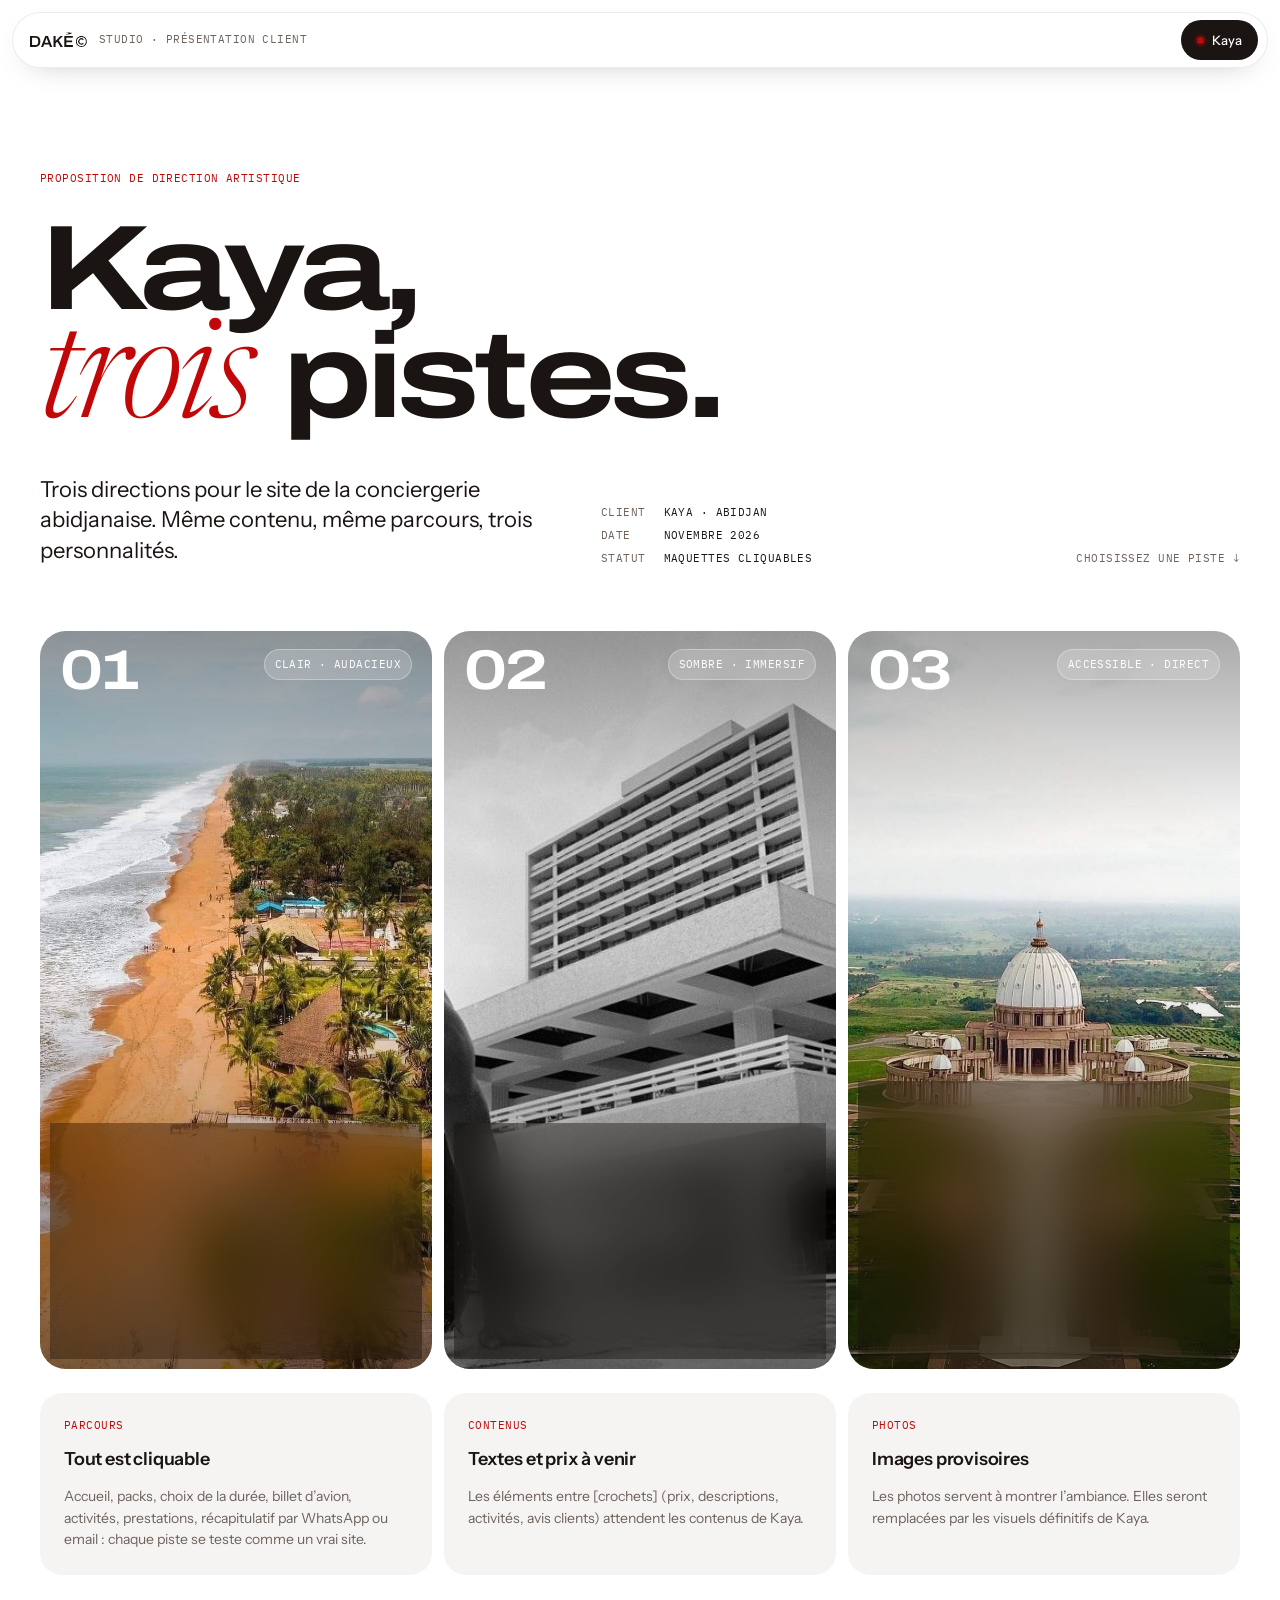
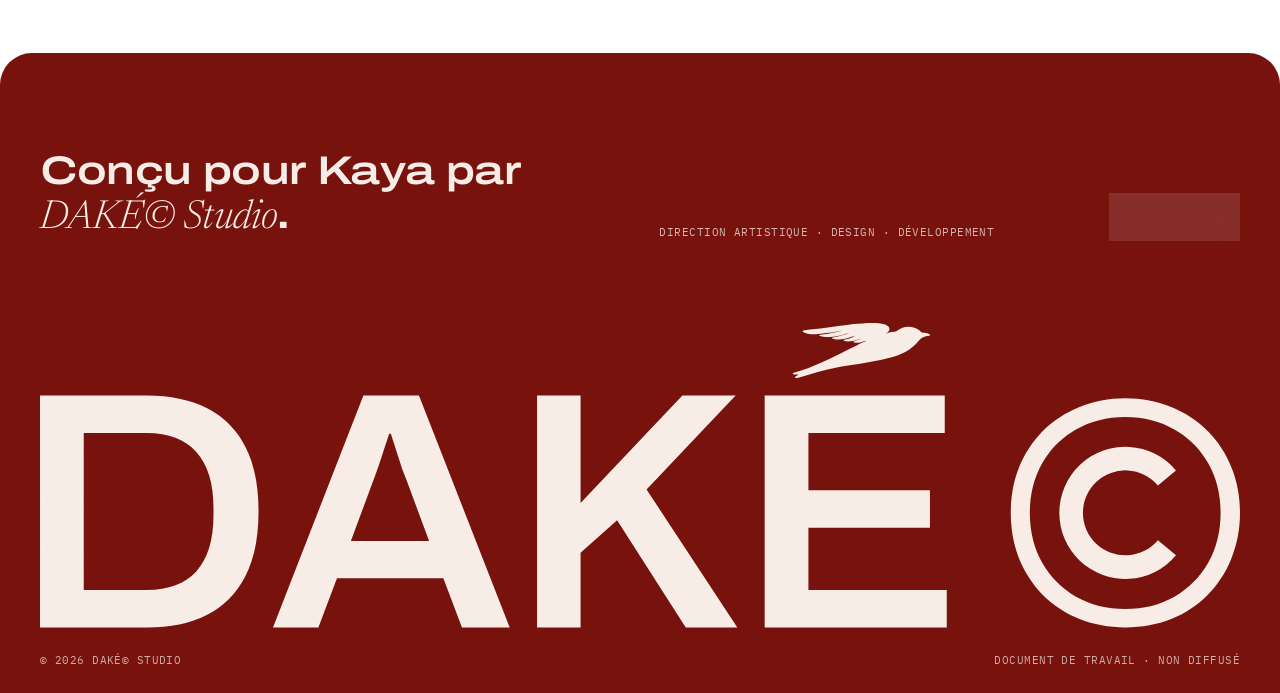
==== commit 88e564ba: "Sommaire : titres en Archivo Expanded Co-Authored-By: Claude Opus 5.5 <noreply@anthropic.com>" ====
--- a/pistes/index.html
+++ b/pistes/index.html
@@ -7,7 +7,7 @@
 <title>Kaya · Pistes de design · DAKÉ© Studio</title>
 <link rel="preconnect" href="https://fonts.googleapis.com">
 <link rel="preconnect" href="https://fonts.gstatic.com" crossorigin>
-<link href="https://fonts.googleapis.com/css2?family=Instrument+Sans:ital,wdth,wght@0,75..100,400..700;1,75..100,400..700&family=Newsreader:ital,opsz,wght@0,6..72,300;0,6..72,400;1,6..72,300;1,6..72,400&family=IBM+Plex+Mono:wght@400;500&family=Instrument+Serif:ital@0;1&family=Familjen+Grotesk:ital,wght@0,500..700;1,500..700&display=swap" rel="stylesheet">
+<link href="https://fonts.googleapis.com/css2?family=Instrument+Sans:ital,wdth,wght@0,75..100,400..700;1,75..100,400..700&family=Archivo:wdth,wght@100..125,500..800&family=Newsreader:ital,opsz,wght@0,6..72,300;0,6..72,400;1,6..72,300;1,6..72,400&family=IBM+Plex+Mono:wght@400;500&family=Instrument+Serif:ital@0;1&family=Familjen+Grotesk:ital,wght@0,500..700;1,500..700&display=swap" rel="stylesheet">
 <style>
 :root{--ink:#1A1412;--muted:#6E625B;--accent:#C10707;--bordeaux:#77120D;--line:rgba(26,20,18,.12);--bg:#FFFFFF;--pad:20px;--ease:cubic-bezier(.22,.8,.2,1);--mono:"IBM Plex Mono",ui-monospace,Menlo,monospace}
 @media(min-width:960px){:root{--pad:40px}}
@@ -30,13 +30,13 @@
 
 /* Ouverture */
 .open{padding-top:150px;padding-bottom:64px;display:grid;gap:28px}
-.open h1{font-weight:600;font-stretch:76%;font-size:21vw;line-height:.82;letter-spacing:-.055em}
-.open h1 em{font-family:Newsreader,Georgia,serif;font-style:italic;font-weight:300;font-stretch:100%;letter-spacing:-.03em;color:var(--accent)}
+.open h1{font-family:Archivo,sans-serif;font-weight:700;font-stretch:125%;font-variation-settings:'wdth' 125;font-size:13.4vw;line-height:.9;letter-spacing:-.045em}
+.open h1 em{font-family:Newsreader,Georgia,serif;font-style:italic;font-weight:300;font-stretch:100%;font-variation-settings:normal;letter-spacing:-.03em;color:var(--accent);font-size:1.12em}
 .open .row{display:grid;gap:20px}
 .open p{font-size:18px;line-height:1.4;max-width:34ch}
 .open dl{display:grid;grid-template-columns:auto 1fr;gap:6px 18px;font-family:var(--mono);font-size:11px;text-transform:uppercase;letter-spacing:.04em}
 .open dt{color:var(--muted)}
-@media(min-width:960px){.open{padding-top:170px}.open h1{font-size:13.5vw}.open .row{grid-template-columns:1.2fr 1fr auto;align-items:end;gap:48px}.open p{font-size:22px}}
+@media(min-width:960px){.open{padding-top:170px}.open h1{font-size:9.4vw}.open .row{grid-template-columns:1.2fr 1fr auto;align-items:end;gap:48px}.open p{font-size:22px}}
 
 /* Cartes pistes */
 .grid{display:grid;gap:12px;padding-bottom:12px}
@@ -47,7 +47,7 @@
 .card:hover{transform:translateY(-6px)}
 .card:hover>img{transform:scale(1.1)}
 .card .num{position:absolute;top:18px;left:20px;right:20px;display:flex;justify-content:space-between;align-items:flex-start;color:#fff}
-.card .num b{font-weight:600;font-stretch:76%;font-size:72px;line-height:.8;letter-spacing:-.05em}
+.card .num b{font-family:Archivo,sans-serif;font-weight:700;font-variation-settings:'wdth' 125;font-size:56px;line-height:.8;letter-spacing:-.04em}
 .card .num .mono{padding:7px 11px;border-radius:999px;background:rgba(255,255,255,.18);-webkit-backdrop-filter:blur(14px);backdrop-filter:blur(14px);box-shadow:inset 0 0 0 1px rgba(255,255,255,.3)}
 .glass{position:absolute;left:10px;right:10px;bottom:10px;border-radius:20px;padding:20px;display:grid;gap:16px;color:#fff;background:rgba(20,16,14,.38);-webkit-backdrop-filter:blur(26px) saturate(1.5);backdrop-filter:blur(26px) saturate(1.5);box-shadow:inset 0 0 0 1px rgba(255,255,255,.22)}
 .glass .spec{font-size:44px;line-height:.95;letter-spacing:-.02em}
@@ -77,7 +77,7 @@
 /* Pied de page DAKÉ© */
 footer{background:var(--bordeaux);color:#F7EDE6;padding-top:72px;padding-bottom:24px;border-radius:32px 32px 0 0;margin-top:-32px;position:relative}
 footer .g{display:grid;gap:28px}
-footer .g h3{font-weight:500;font-size:28px;line-height:1.1;letter-spacing:-.02em;max-width:18ch}
+footer .g h3{font-family:Archivo,sans-serif;font-variation-settings:'wdth' 125;font-weight:600;font-size:28px;line-height:1.1;letter-spacing:-.02em;max-width:18ch}
 footer .g h3 em{font-family:Newsreader,serif;font-style:italic;font-weight:300}
 footer .g .mono{opacity:.75}
 footer .g a{display:inline-flex;align-items:center;gap:10px;min-height:48px;padding:0 20px;border-radius:999px;background:rgba(255,255,255,.12);-webkit-backdrop-filter:blur(16px);backdrop-filter:blur(16px);box-shadow:inset 0 0 0 1px rgba(255,255,255,.25);font-size:14px;font-weight:500;justify-self:start;transition:background .4s,color .4s}
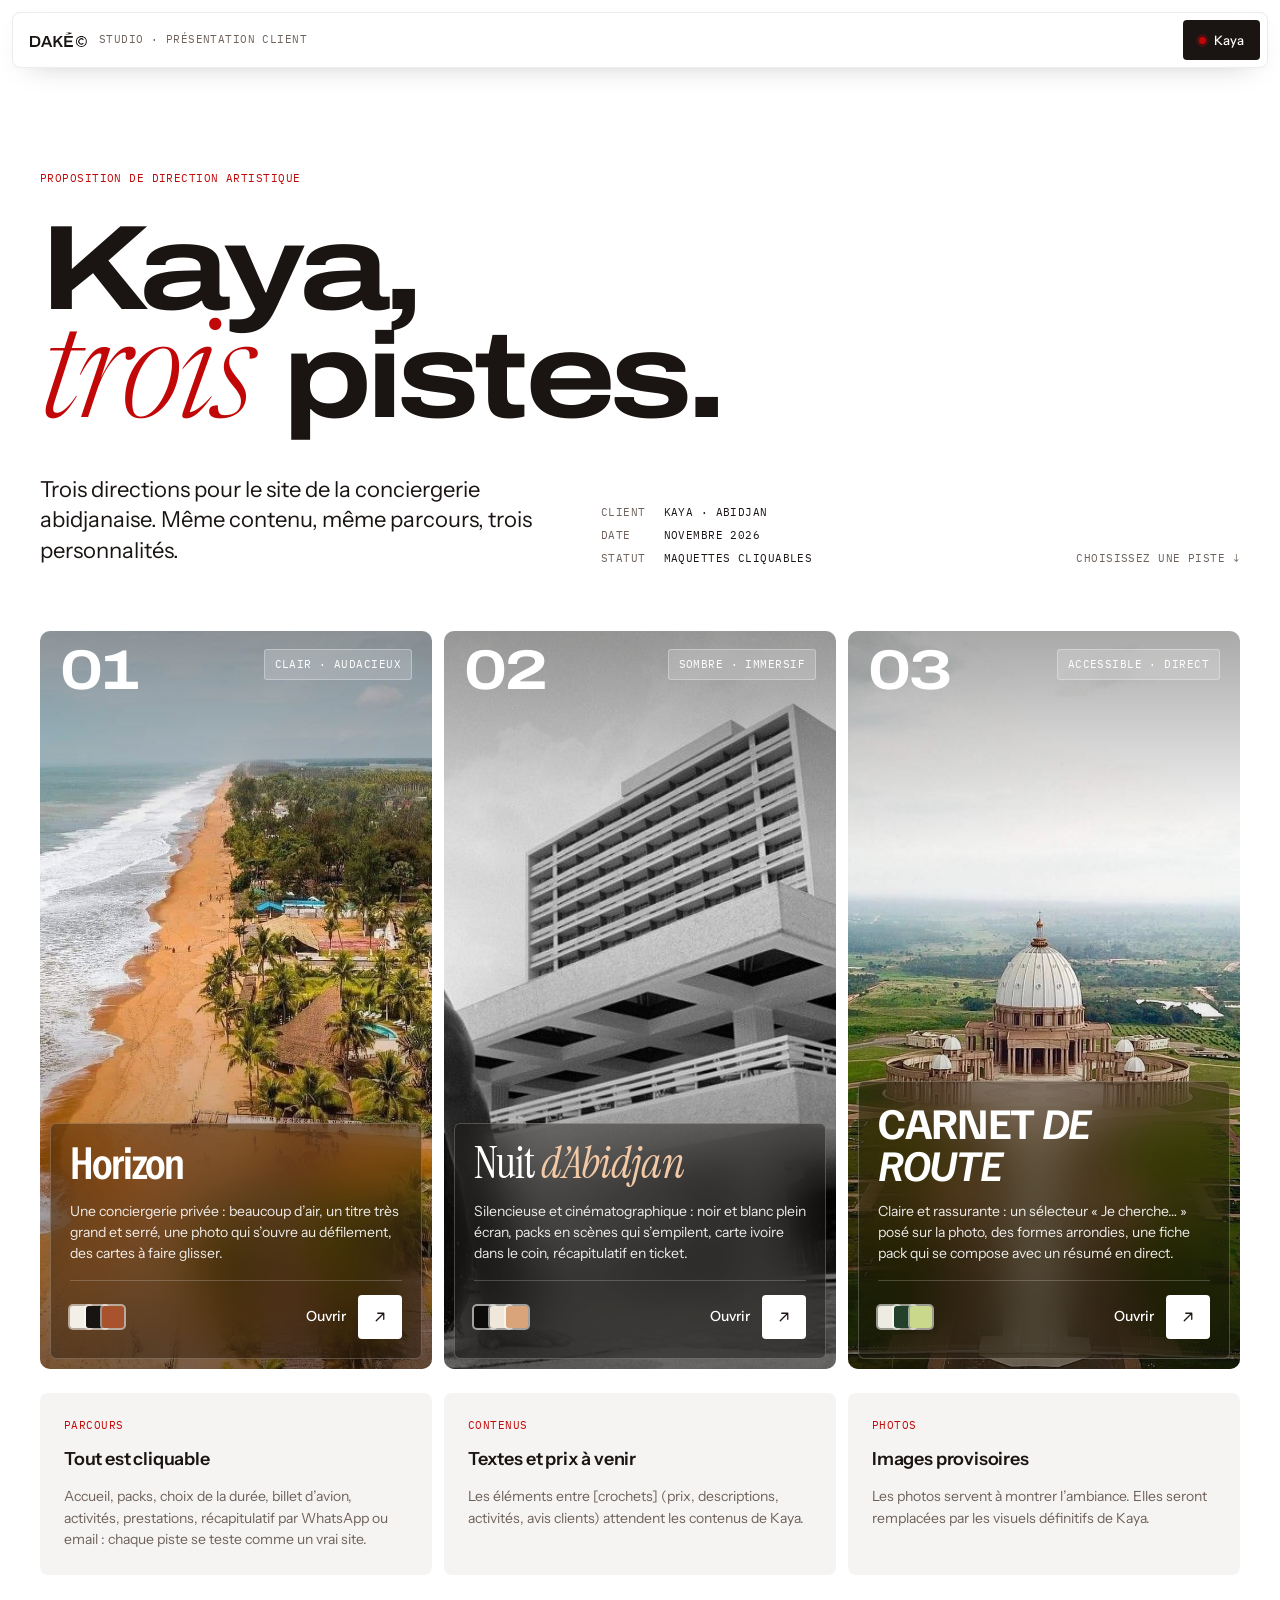
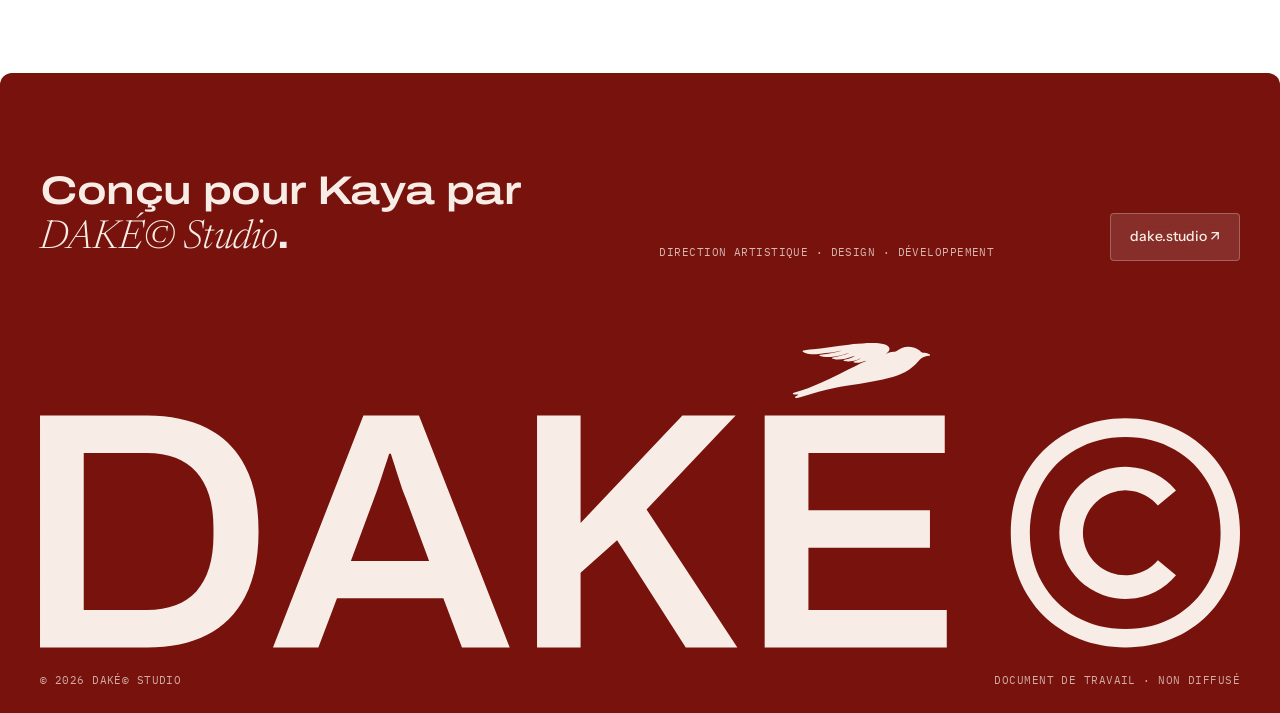
==== commit a6915123: "Sommaire : arrondis réduits, navigation rectangulaire Co-Authored-By: Claude Opus 5.5 <noreply@anthr" ====
--- a/pistes/index.html
+++ b/pistes/index.html
@@ -20,11 +20,11 @@
 .mono{font-family:var(--mono);font-size:11px;letter-spacing:.04em;text-transform:uppercase}
 
 /* En-tête verre */
-.top{position:fixed;z-index:20;top:12px;left:12px;right:12px;display:flex;justify-content:space-between;align-items:center;gap:12px;height:56px;padding:0 10px 0 18px;border-radius:999px;background:rgba(255,255,255,.62);-webkit-backdrop-filter:blur(22px) saturate(1.5);backdrop-filter:blur(22px) saturate(1.5);box-shadow:inset 0 0 0 1px rgba(26,20,18,.08),0 10px 30px -18px rgba(26,20,18,.35)}
+.top{position:fixed;z-index:20;top:12px;left:12px;right:12px;display:flex;justify-content:space-between;align-items:center;gap:12px;height:56px;padding:0 8px 0 18px;border-radius:8px;background:rgba(255,255,255,.62);-webkit-backdrop-filter:blur(22px) saturate(1.5);backdrop-filter:blur(22px) saturate(1.5);box-shadow:inset 0 0 0 1px rgba(26,20,18,.08),0 10px 30px -18px rgba(26,20,18,.35)}
 .top .logo{display:flex;align-items:center;gap:12px}
 .top .logo svg{height:15px;width:auto}
 .top .logo span{color:var(--muted)}
-.top .pill{display:inline-flex;align-items:center;gap:8px;min-height:40px;padding:0 16px;border-radius:999px;background:var(--ink);color:#fff;font-size:13px;font-weight:500}
+.top .pill{display:inline-flex;align-items:center;gap:8px;min-height:40px;padding:0 16px;border-radius:4px;background:var(--ink);color:#fff;font-size:13px;font-weight:500}
 .top .pill i{width:7px;height:7px;border-radius:50%;background:var(--accent);box-shadow:0 0 0 3px rgba(193,7,7,.25)}
 @media(max-width:600px){.top .logo span{display:none}}
 
@@ -41,22 +41,22 @@
 /* Cartes pistes */
 .grid{display:grid;gap:12px;padding-bottom:12px}
 @media(min-width:1000px){.grid{grid-template-columns:repeat(3,1fr)}}
-.card{position:relative;display:block;height:78svh;min-height:560px;border-radius:26px;overflow:hidden;isolation:isolate;transition:transform .8s var(--ease)}
+.card{position:relative;display:block;height:78svh;min-height:560px;border-radius:10px;overflow:hidden;isolation:isolate;transition:transform .8s var(--ease)}
 .card>img{position:absolute;inset:0;z-index:-2;transform:scale(1.04);transition:transform 1.6s var(--ease),filter .8s}
 .card::before{content:"";position:absolute;inset:0;z-index:-1;background:linear-gradient(to top,rgba(10,8,7,.55),rgba(10,8,7,0) 55%),linear-gradient(to bottom,rgba(10,8,7,.35),rgba(10,8,7,0) 30%)}
 .card:hover{transform:translateY(-6px)}
 .card:hover>img{transform:scale(1.1)}
 .card .num{position:absolute;top:18px;left:20px;right:20px;display:flex;justify-content:space-between;align-items:flex-start;color:#fff}
 .card .num b{font-family:Archivo,sans-serif;font-weight:700;font-variation-settings:'wdth' 125;font-size:56px;line-height:.8;letter-spacing:-.04em}
-.card .num .mono{padding:7px 11px;border-radius:999px;background:rgba(255,255,255,.18);-webkit-backdrop-filter:blur(14px);backdrop-filter:blur(14px);box-shadow:inset 0 0 0 1px rgba(255,255,255,.3)}
-.glass{position:absolute;left:10px;right:10px;bottom:10px;border-radius:20px;padding:20px;display:grid;gap:16px;color:#fff;background:rgba(20,16,14,.38);-webkit-backdrop-filter:blur(26px) saturate(1.5);backdrop-filter:blur(26px) saturate(1.5);box-shadow:inset 0 0 0 1px rgba(255,255,255,.22)}
+.card .num .mono{padding:7px 11px;border-radius:3px;background:rgba(255,255,255,.18);-webkit-backdrop-filter:blur(14px);backdrop-filter:blur(14px);box-shadow:inset 0 0 0 1px rgba(255,255,255,.3)}
+.glass{position:absolute;left:10px;right:10px;bottom:10px;border-radius:6px;padding:20px;display:grid;gap:16px;color:#fff;background:rgba(20,16,14,.38);-webkit-backdrop-filter:blur(26px) saturate(1.5);backdrop-filter:blur(26px) saturate(1.5);box-shadow:inset 0 0 0 1px rgba(255,255,255,.22)}
 .glass .spec{font-size:44px;line-height:.95;letter-spacing:-.02em}
 .glass p{font-size:14px;line-height:1.5;color:rgba(255,255,255,.9)}
 .glass .ft{display:flex;justify-content:space-between;align-items:center;gap:12px;padding-top:14px;border-top:1px solid rgba(255,255,255,.2)}
 .sw{display:flex}
-.sw i{width:22px;height:22px;border-radius:50%;box-shadow:0 0 0 2px rgba(255,255,255,.55);margin-right:-6px}
+.sw i{width:22px;height:22px;border-radius:3px;box-shadow:0 0 0 2px rgba(255,255,255,.55);margin-right:-6px}
 .go{display:inline-flex;align-items:center;gap:12px;font-size:14px;font-weight:500}
-.go span{display:grid;place-items:center;width:44px;height:44px;border-radius:50%;background:#fff;color:var(--ink);transition:transform .7s var(--ease),background .4s,color .4s}
+.go span{display:grid;place-items:center;width:44px;height:44px;border-radius:4px;background:#fff;color:var(--ink);transition:transform .7s var(--ease),background .4s,color .4s}
 .go svg{width:18px;height:18px}
 .card:hover .go span{transform:rotate(45deg);background:var(--accent);color:#fff}
 .c1 .spec{font-family:"Instrument Sans";font-weight:600;font-stretch:78%;letter-spacing:-.045em}
@@ -69,18 +69,18 @@
 /* Notes */
 .notes{display:grid;gap:12px;padding-top:12px;padding-bottom:110px}
 @media(min-width:960px){.notes{grid-template-columns:repeat(3,1fr)}}
-.note{border-radius:22px;padding:24px;background:#F6F4F2;display:grid;gap:12px;align-content:start}
+.note{border-radius:8px;padding:24px;background:#F6F4F2;display:grid;gap:12px;align-content:start}
 .note .mono{color:var(--accent)}
 .note b{font-weight:600;font-size:18px;letter-spacing:-.01em}
 .note p{font-size:14px;color:var(--muted)}
 
 /* Pied de page DAKÉ© */
-footer{background:var(--bordeaux);color:#F7EDE6;padding-top:72px;padding-bottom:24px;border-radius:32px 32px 0 0;margin-top:-32px;position:relative}
+footer{background:var(--bordeaux);color:#F7EDE6;padding-top:72px;padding-bottom:24px;border-radius:12px 12px 0 0;margin-top:-12px;position:relative}
 footer .g{display:grid;gap:28px}
 footer .g h3{font-family:Archivo,sans-serif;font-variation-settings:'wdth' 125;font-weight:600;font-size:28px;line-height:1.1;letter-spacing:-.02em;max-width:18ch}
 footer .g h3 em{font-family:Newsreader,serif;font-style:italic;font-weight:300}
 footer .g .mono{opacity:.75}
-footer .g a{display:inline-flex;align-items:center;gap:10px;min-height:48px;padding:0 20px;border-radius:999px;background:rgba(255,255,255,.12);-webkit-backdrop-filter:blur(16px);backdrop-filter:blur(16px);box-shadow:inset 0 0 0 1px rgba(255,255,255,.25);font-size:14px;font-weight:500;justify-self:start;transition:background .4s,color .4s}
+footer .g a{display:inline-flex;align-items:center;gap:10px;min-height:48px;padding:0 20px;border-radius:4px;background:rgba(255,255,255,.12);-webkit-backdrop-filter:blur(16px);backdrop-filter:blur(16px);box-shadow:inset 0 0 0 1px rgba(255,255,255,.25);font-size:14px;font-weight:500;justify-self:start;transition:background .4s,color .4s}
 footer .g a:hover{background:#F7EDE6;color:var(--bordeaux)}
 footer .logo-xl{margin-top:72px;color:#F7EDE6}
 footer .logo-xl svg{width:100%;height:auto;display:block}
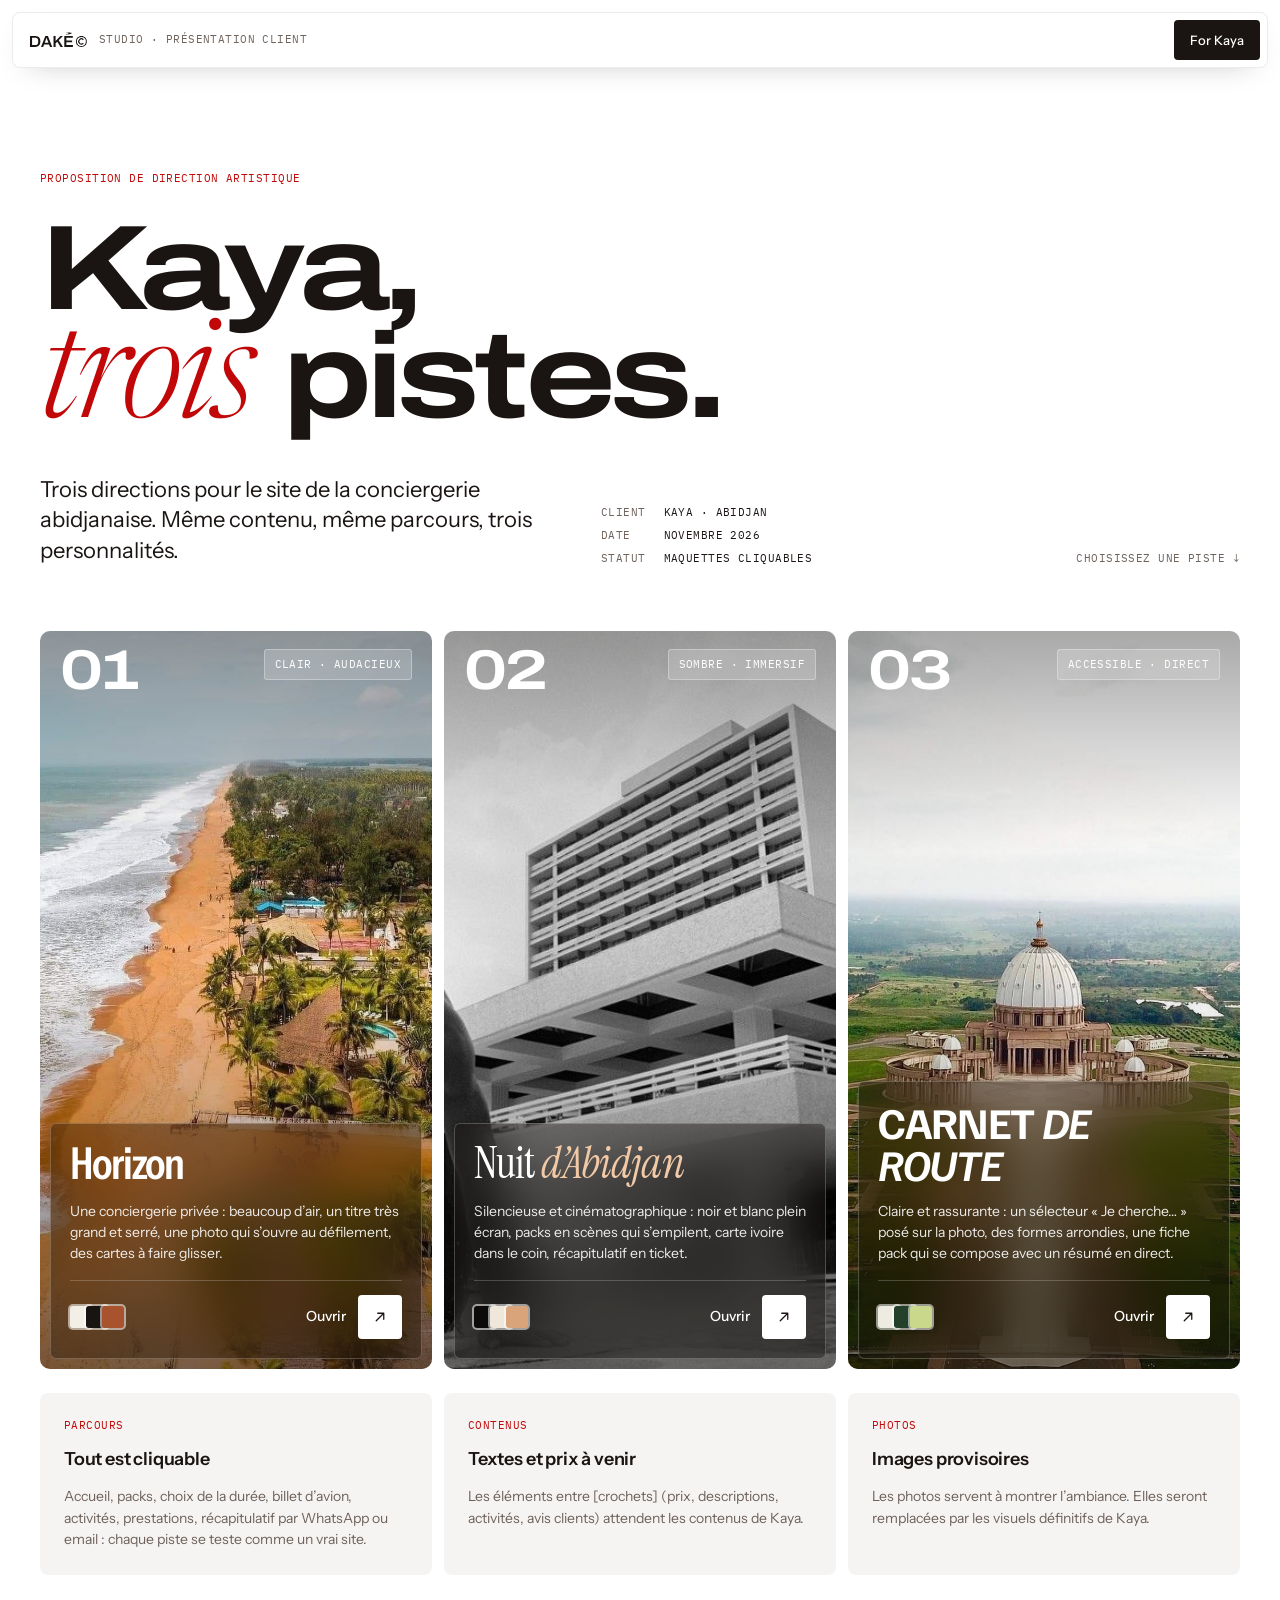
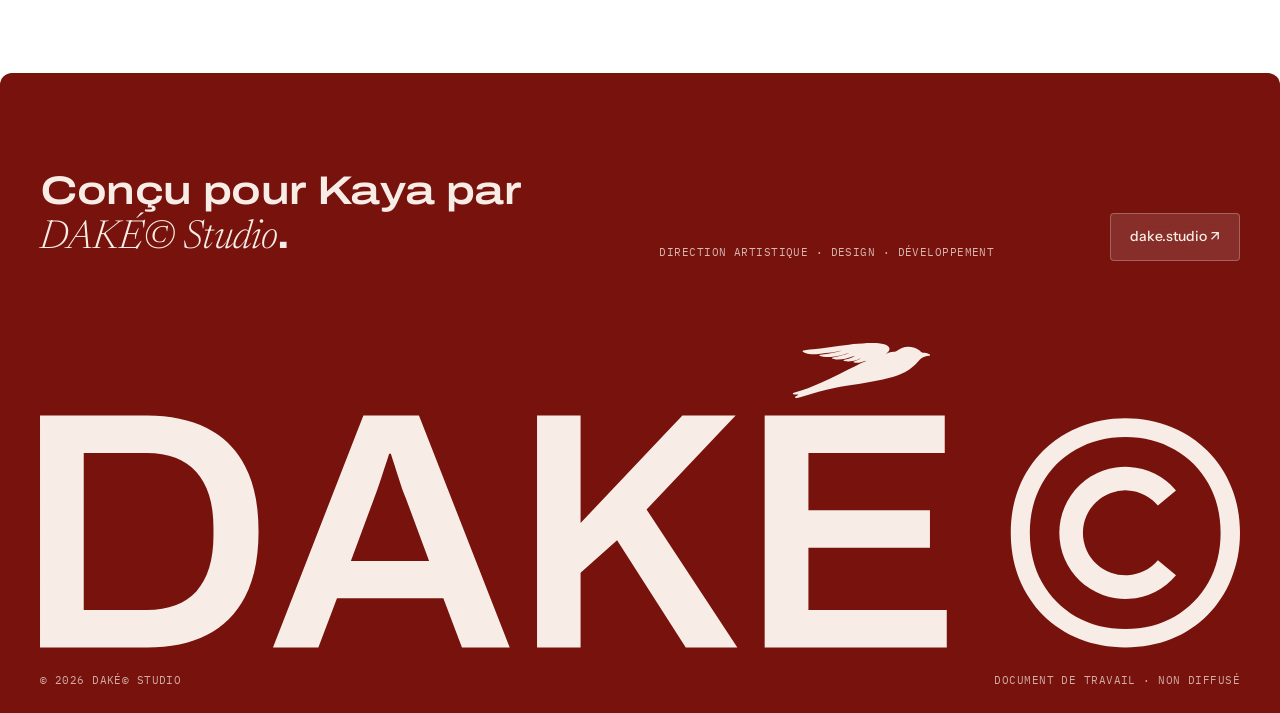
==== commit f2d8bb94: "Sommaire : étiquette « For Kaya » sans point rouge Co-Authored-By: Claude Opus 5.5 <noreply@anthropi" ====
--- a/pistes/index.html
+++ b/pistes/index.html
@@ -25,7 +25,6 @@
 .top .logo svg{height:15px;width:auto}
 .top .logo span{color:var(--muted)}
 .top .pill{display:inline-flex;align-items:center;gap:8px;min-height:40px;padding:0 16px;border-radius:4px;background:var(--ink);color:#fff;font-size:13px;font-weight:500}
-.top .pill i{width:7px;height:7px;border-radius:50%;background:var(--accent);box-shadow:0 0 0 3px rgba(193,7,7,.25)}
 @media(max-width:600px){.top .logo span{display:none}}
 
 /* Ouverture */
@@ -96,7 +95,7 @@
 
 <header class="top">
   <a class="logo" href="https://dake.studio" aria-label="DAKÉ© Studio"><svg aria-hidden="true" viewBox="0 0 178 47" fill="currentColor" xmlns="http://www.w3.org/2000/svg" aria-hidden="true"><path d="M107.492 46.6642V12.2227H134.206V17.7956H113.983V26.2804H132.009V31.8533H113.983V41.0913H134.505V46.6642H107.492Z"/><path d="M112.047 9.1247C112.191 9.1236 112.335 9.12369 112.49 9.12335C112.462 9.18211 112.418 9.19562 112.382 9.21876C112.277 9.28675 112.161 9.34249 112.075 9.43272C112.03 9.47938 111.979 9.52882 112.017 9.59193C112.051 9.64859 112.122 9.64415 112.183 9.63255C112.374 9.59631 112.567 9.56465 112.755 9.51629C113.679 9.27889 114.585 8.98449 115.502 8.72308C116.27 8.50393 117.042 8.2961 117.827 8.14233C118.426 8.02511 119.03 7.92939 119.633 7.83544C120.984 7.62486 122.338 7.43277 123.681 7.16913C124.571 6.99445 125.454 6.79953 126.331 6.56986C127.037 6.3849 127.71 6.12931 128.345 5.79463C129.138 5.37679 129.748 4.77018 130.325 4.13895C130.593 3.84651 130.87 3.58115 131.294 3.48916C131.489 3.44712 131.681 3.3953 131.879 3.37034C131.94 3.36263 132.01 3.35752 132.03 3.2907C132.052 3.21862 131.994 3.18099 131.937 3.1508C131.716 3.03565 131.483 2.94992 131.223 2.92738C130.969 2.90548 130.709 2.8936 130.563 2.66099C130.547 2.63507 130.513 2.61795 130.485 2.59894C130.249 2.437 130.003 2.29164 129.721 2.19572C128.802 1.88305 127.951 1.97905 127.186 2.59828C127.037 2.71822 126.87 2.76973 126.677 2.78517C126.395 2.80801 126.117 2.85473 125.848 2.94619C125.689 2.99998 125.555 3.09664 125.397 3.15361C125.574 3.03544 125.725 2.8969 125.858 2.74034C126.089 2.46808 126.069 2.18856 125.805 1.95867C125.644 1.81819 125.445 1.73896 125.236 1.67737C124.698 1.51889 124.138 1.47475 123.571 1.46799C122.59 1.45608 121.612 1.55682 120.635 1.64725C119.653 1.73819 120.979 1.62581 120 1.74698C118.95 1.87695 117.901 2.01831 116.851 2.14237C116.13 2.2274 115.41 2.32361 114.69 2.41459C114.646 2.4201 114.602 2.42251 114.558 2.4268C114.122 2.47031 113.688 2.53466 113.255 2.59803C113.191 2.60722 113.128 2.6249 113.114 2.69201C113.1 2.75789 113.165 2.77648 113.211 2.80425C113.476 2.96547 113.776 3.0515 114.089 3.10249C114.56 3.17948 115.037 3.14757 115.514 3.11085C115.877 3.0829 116.235 3.02842 116.596 2.9853C117.154 2.91851 117.708 2.82692 118.261 2.72591C118.511 2.68026 118.762 2.63434 119.013 2.58845C118.683 2.69045 118.351 2.77995 118.013 2.85266C117.273 3.01215 116.528 3.14156 115.774 3.21706C115.709 3.22371 115.629 3.22414 115.611 3.29668C115.591 3.37625 115.674 3.39322 115.732 3.41144C116.016 3.49894 116.308 3.55277 116.611 3.55648C117.466 3.56668 118.299 3.40348 119.127 3.20874C119.422 3.13938 119.711 3.04679 120.003 2.96465C119.985 2.99112 119.959 3.00439 119.933 3.01611C119.428 3.24059 118.891 3.36841 118.352 3.49371C118.111 3.54967 117.866 3.58749 117.62 3.61924C117.552 3.62784 117.477 3.64209 117.467 3.71426C117.456 3.79162 117.537 3.80593 117.596 3.8255C117.732 3.87017 117.873 3.89795 118.019 3.91257C118.852 3.99634 119.643 3.80639 120.421 3.54089C120.577 3.48771 120.732 3.43272 120.887 3.37839C120.788 3.47565 120.668 3.5347 120.544 3.58699C120.15 3.75313 119.738 3.86821 119.316 3.95448C119.253 3.96748 119.187 3.98141 119.181 4.05105C119.175 4.12239 119.239 4.14298 119.301 4.1545C119.607 4.21191 119.915 4.23724 120.233 4.2031C120.698 4.15306 121.127 4.00133 121.546 3.81504C121.602 3.7902 121.657 3.75489 121.746 3.75528C121.666 3.82623 121.593 3.86998 121.516 3.91075C121.295 4.02822 121.061 4.11547 120.817 4.18374C120.756 4.20085 120.671 4.21482 120.671 4.28818C120.671 4.36177 120.755 4.37015 120.817 4.38349C121.034 4.42982 121.254 4.42705 121.475 4.40467C121.774 4.3744 122.053 4.28268 122.324 4.16182C122.389 4.1325 122.455 4.08739 122.547 4.10772C122.513 4.15928 122.469 4.1805 122.429 4.20523C122.272 4.30284 122.097 4.35996 121.913 4.39922C121.856 4.41168 121.535 4.5925 121.535 4.5925L121.059 4.8711C120.971 4.93679 121.056 4.8848 120.763 5.00546L119.896 5.41739C119.462 5.63405 119.034 5.86186 118.596 6.07179C117.684 6.50865 116.773 6.94709 115.849 7.36137C114.574 7.93237 113.276 8.44553 111.926 8.84284C111.867 8.8604 111.808 8.87958 111.751 8.90216C111.703 8.92127 111.67 8.95586 111.672 9.00529C111.674 9.05472 111.72 9.06945 111.762 9.07841C111.856 9.09842 111.948 9.12541 112.047 9.1247Z"/><path d="M0 46.6647V12.2231L15.8517 12.2231C19.3108 12.2231 22.271 12.8424 24.7323 14.0808C27.1936 15.3192 29.0895 17.2103 30.4199 19.7541C31.7503 22.2644 32.4155 25.4943 32.4155 29.4439C32.4155 33.36 31.7503 36.5899 30.4199 39.1337C29.0895 41.6775 27.1936 43.5686 24.7323 44.807C22.271 46.0454 19.3108 46.6647 15.8517 46.6647H0ZM6.48585 41.0918H15.8517C17.4482 41.0918 18.8618 40.8575 20.0924 40.3889C21.3231 39.9203 22.3542 39.2341 23.1857 38.3304C24.0172 37.3932 24.6491 36.2385 25.0815 34.8662C25.5139 33.4604 25.7301 31.8371 25.7301 29.9962V28.9418C25.7301 27.0675 25.5139 25.4441 25.0815 24.0718C24.6491 22.6661 24.0172 21.5113 23.1857 20.6076C22.3542 19.6704 21.3231 18.9675 20.0924 18.4989C18.8618 18.0303 17.4482 17.796 15.8517 17.796H6.48585V41.0918Z"/><path d="M34.5566 46.6647L47.9704 12.2231H56.2095L69.6735 46.6647H62.5898L59.8267 39.3345H44.0517L41.2886 46.6647H34.5566ZM46.1115 33.8118H57.7167L54.2502 24.4735C54.1162 24.1388 53.9488 23.7204 53.7478 23.2183C53.5803 22.6828 53.3961 22.1138 53.1952 21.5113C52.9942 20.8754 52.7933 20.2394 52.5923 19.6035C52.3914 18.9675 52.2072 18.3985 52.0397 17.8965H51.7885C51.5875 18.5659 51.3364 19.3357 51.0349 20.2059C50.767 21.0762 50.499 21.8962 50.2311 22.6661C49.9632 23.4359 49.7455 24.0384 49.578 24.4735L46.1115 33.8118Z"/><path d="M73.7266 46.6647V12.2231H80.1862V28.1887L95.2917 12.2231H103.192L89.975 26.1805L103.441 46.6647H95.7886L85.6023 30.7493L80.1862 35.5691V46.6647H73.7266Z"/><path d="M161 46.645C158.542 46.645 156.275 46.23 154.2 45.3999C152.125 44.538 150.321 43.3568 148.789 41.8563C147.288 40.3239 146.107 38.5201 145.245 36.445C144.415 34.3699 144 32.1032 144 29.645C144 27.1868 144.415 24.9201 145.245 22.845C146.107 20.7699 147.288 18.9821 148.789 17.4816C150.321 15.9492 152.125 14.768 154.2 13.938C156.275 13.076 158.542 12.645 161 12.645C163.458 12.645 165.725 13.076 167.8 13.938C169.875 14.768 171.663 15.9492 173.163 17.4816C174.696 18.9821 175.877 20.7699 176.707 22.845C177.569 24.9201 178 27.1868 178 29.645C178 32.1032 177.569 34.3699 176.707 36.445C175.877 38.5201 174.696 40.3239 173.163 41.8563C171.663 43.3568 169.875 44.538 167.8 45.3999C165.725 46.23 163.458 46.645 161 46.645ZM161 43.9154C163.746 43.9154 166.172 43.3089 168.279 42.0957C170.418 40.8507 172.094 39.1586 173.307 37.0197C174.52 34.8488 175.127 32.3906 175.127 29.645C175.127 26.8995 174.52 24.4572 173.307 22.3183C172.094 20.1793 170.418 18.5032 168.279 17.2901C166.172 16.045 163.746 15.4225 161 15.4225C158.254 15.4225 155.812 16.045 153.673 17.2901C151.534 18.5032 149.858 20.1793 148.645 22.3183C147.432 24.4572 146.825 26.8995 146.825 29.645C146.825 32.3906 147.432 34.8488 148.645 37.0197C149.858 39.1586 151.534 40.8507 153.673 42.0957C155.812 43.3089 158.254 43.9154 161 43.9154ZM168.507 23.346A9.8 9.8 0 1 0 168.507 35.944L165.826 33.695A6.3 6.3 0 1 1 165.826 25.595Z"/></svg><span class="mono">Studio · Présentation client</span></a>
-  <span class="pill"><i></i>Kaya</span>
+  <span class="pill">For Kaya</span>
 </header>
 
 <main>
